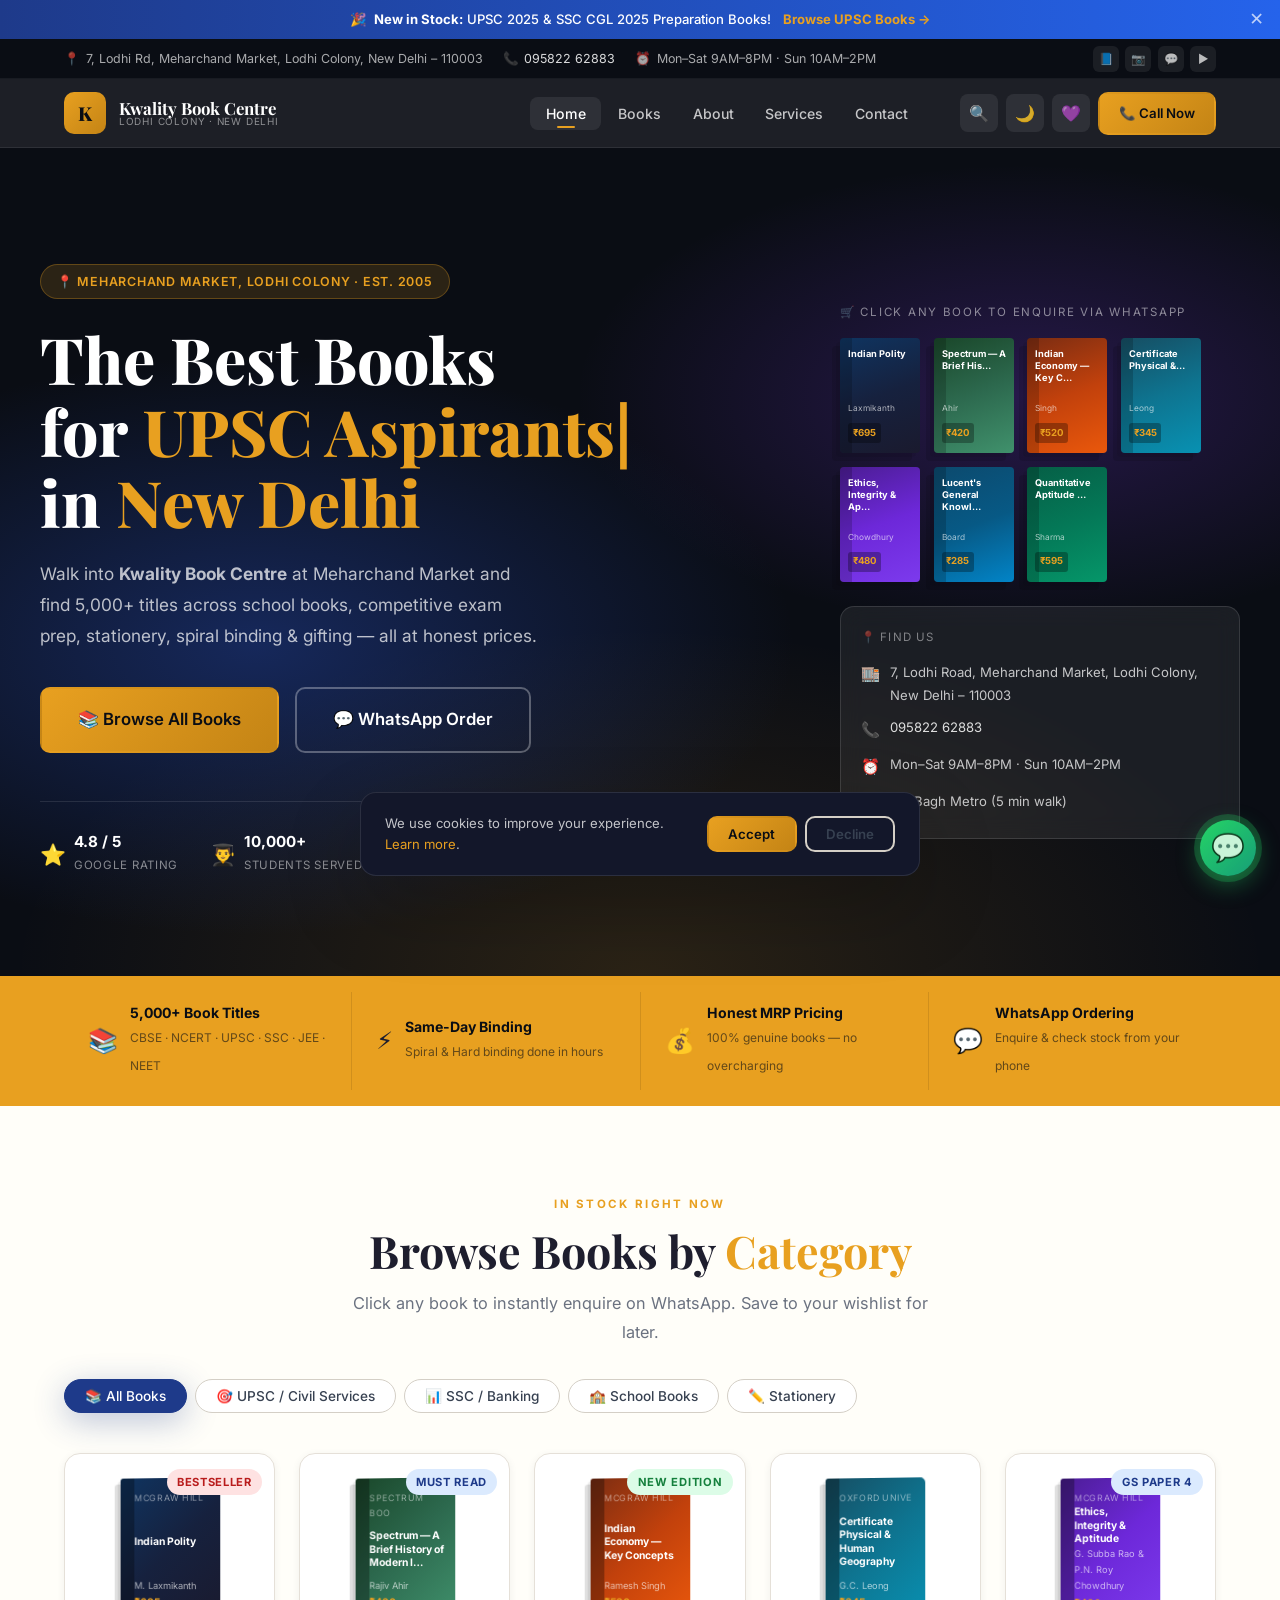
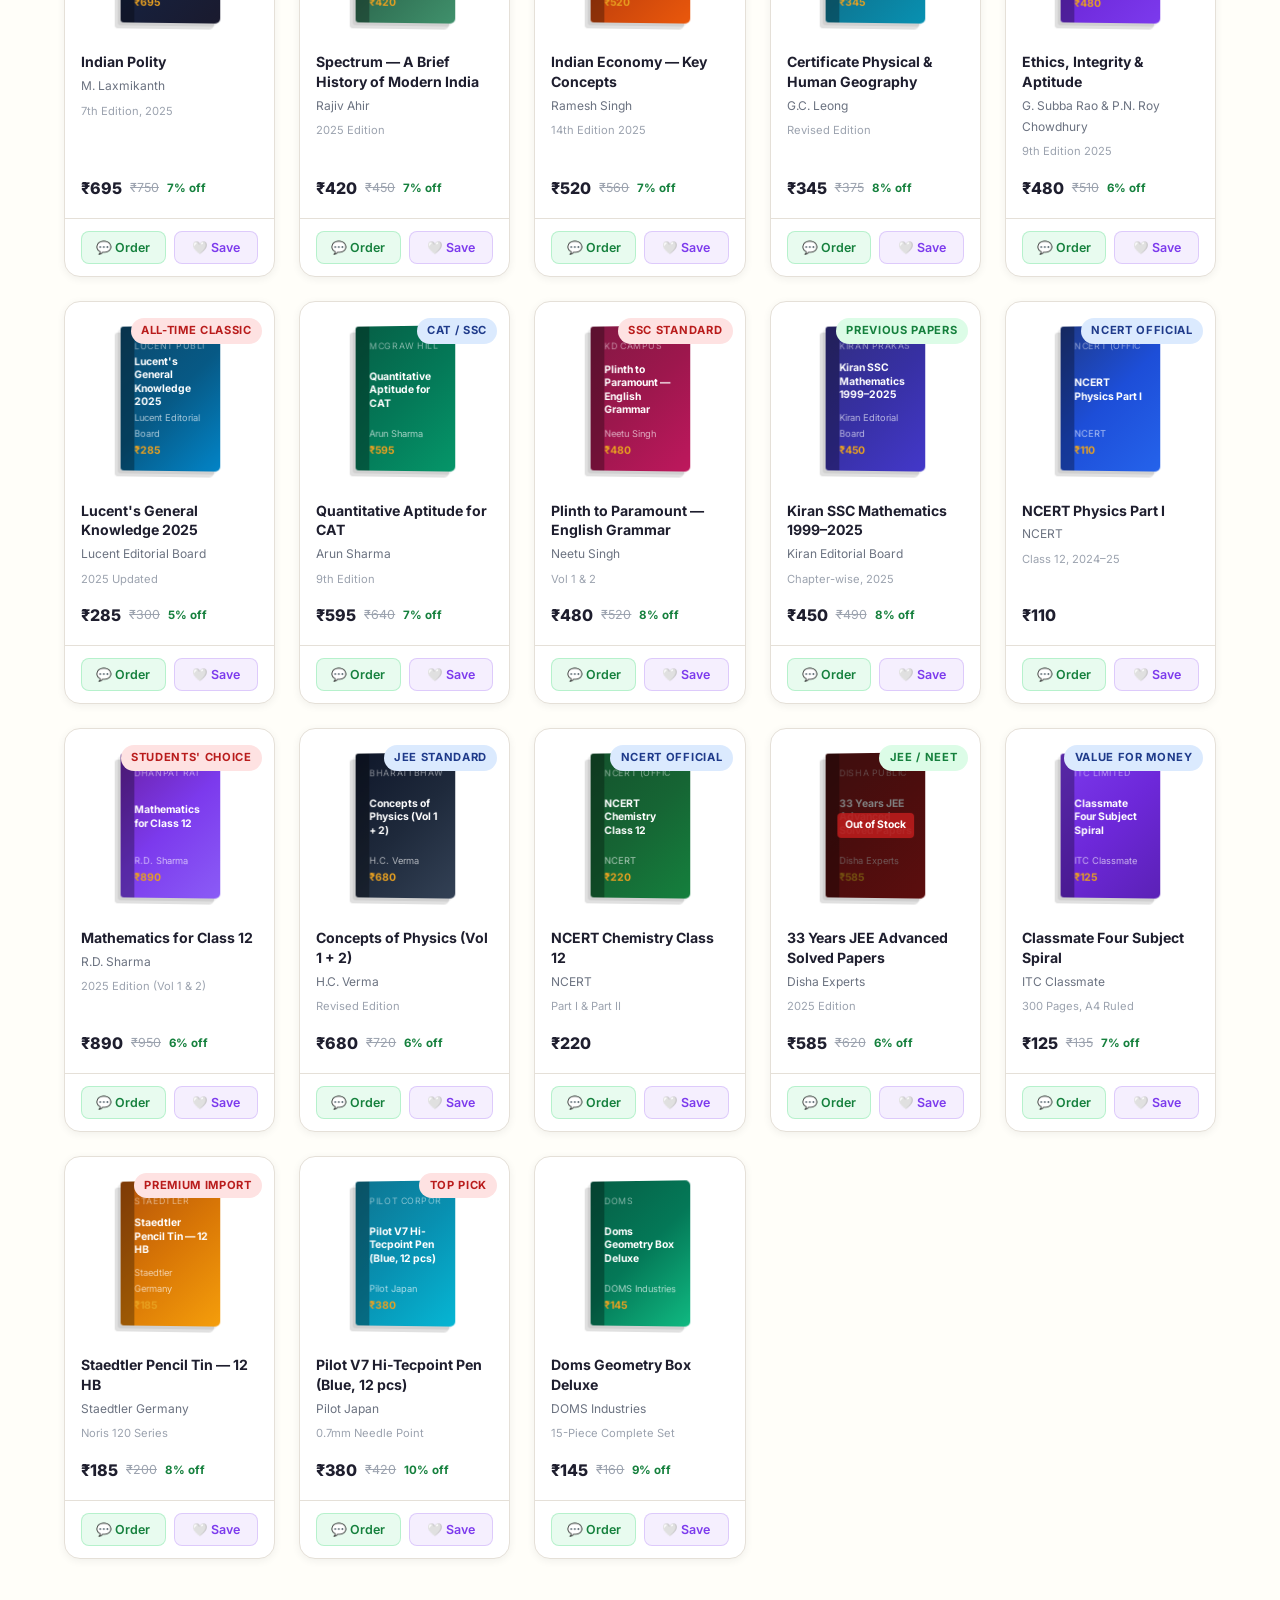
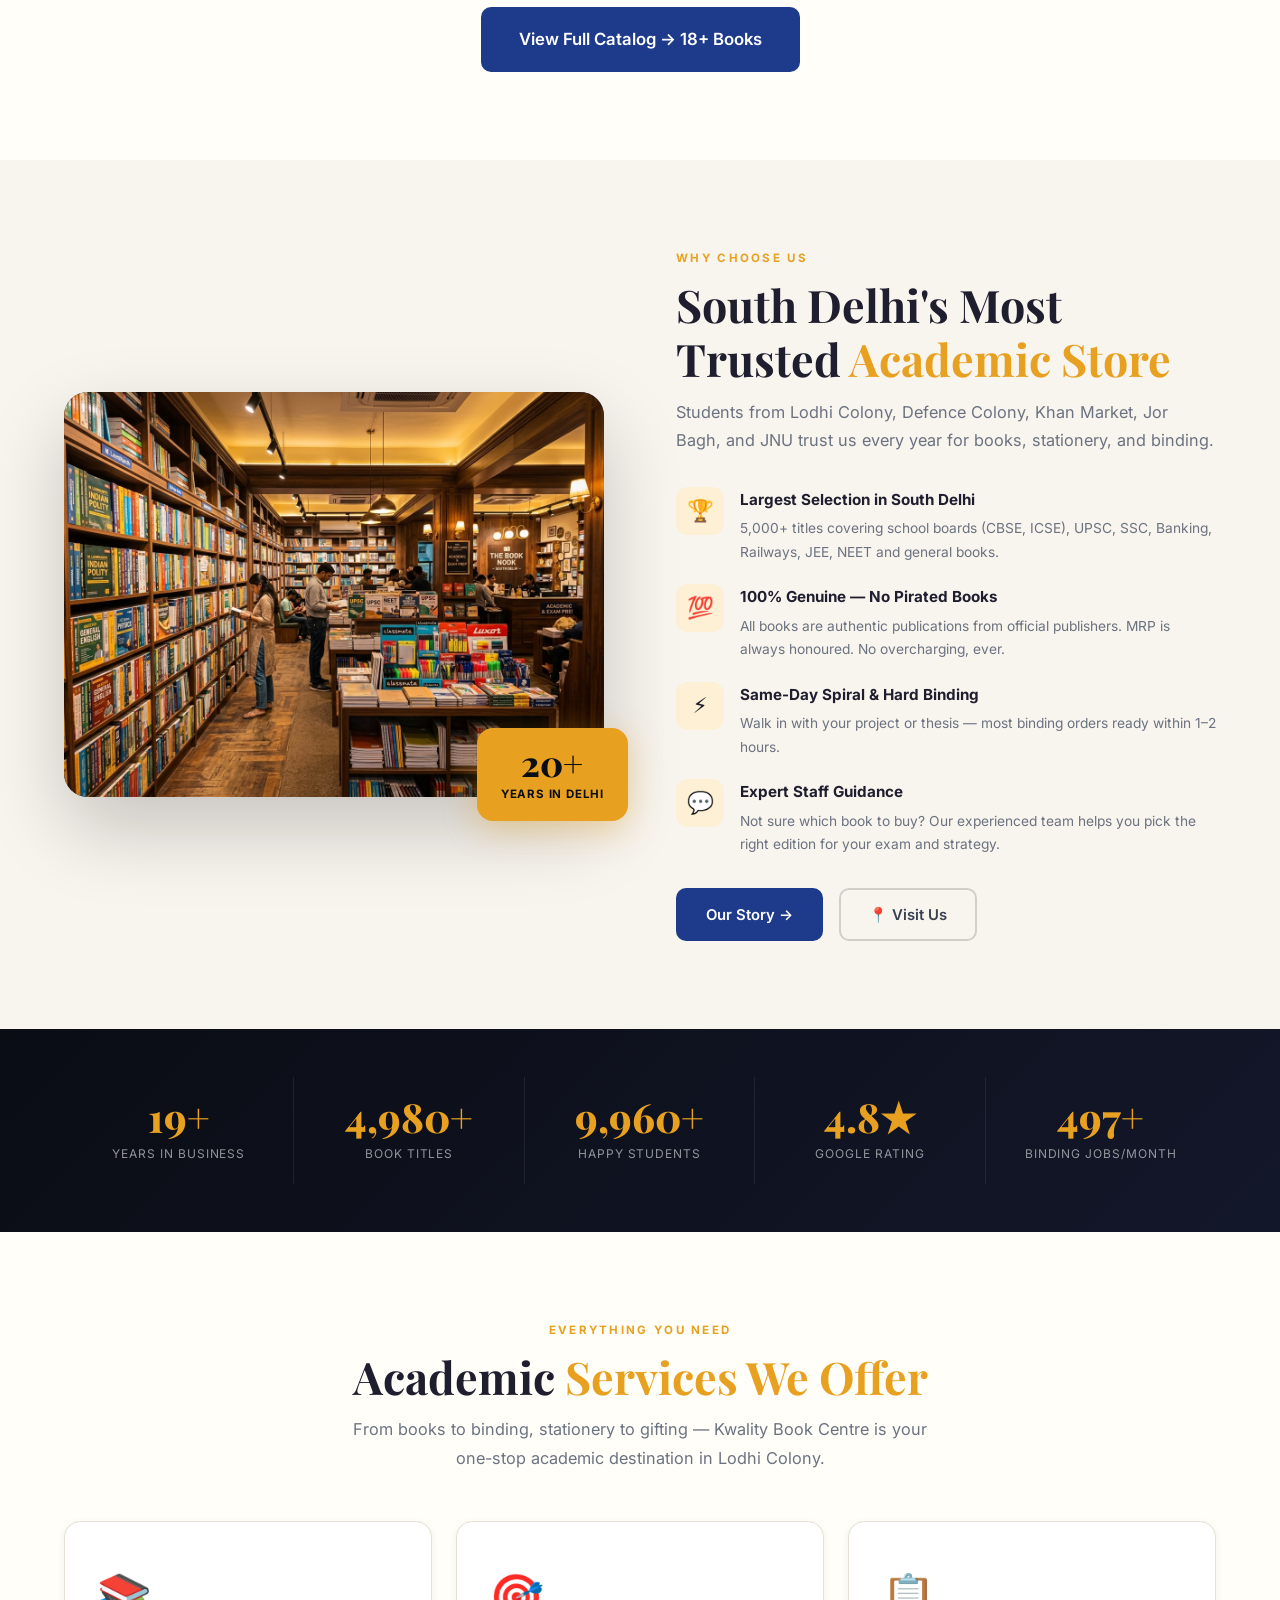
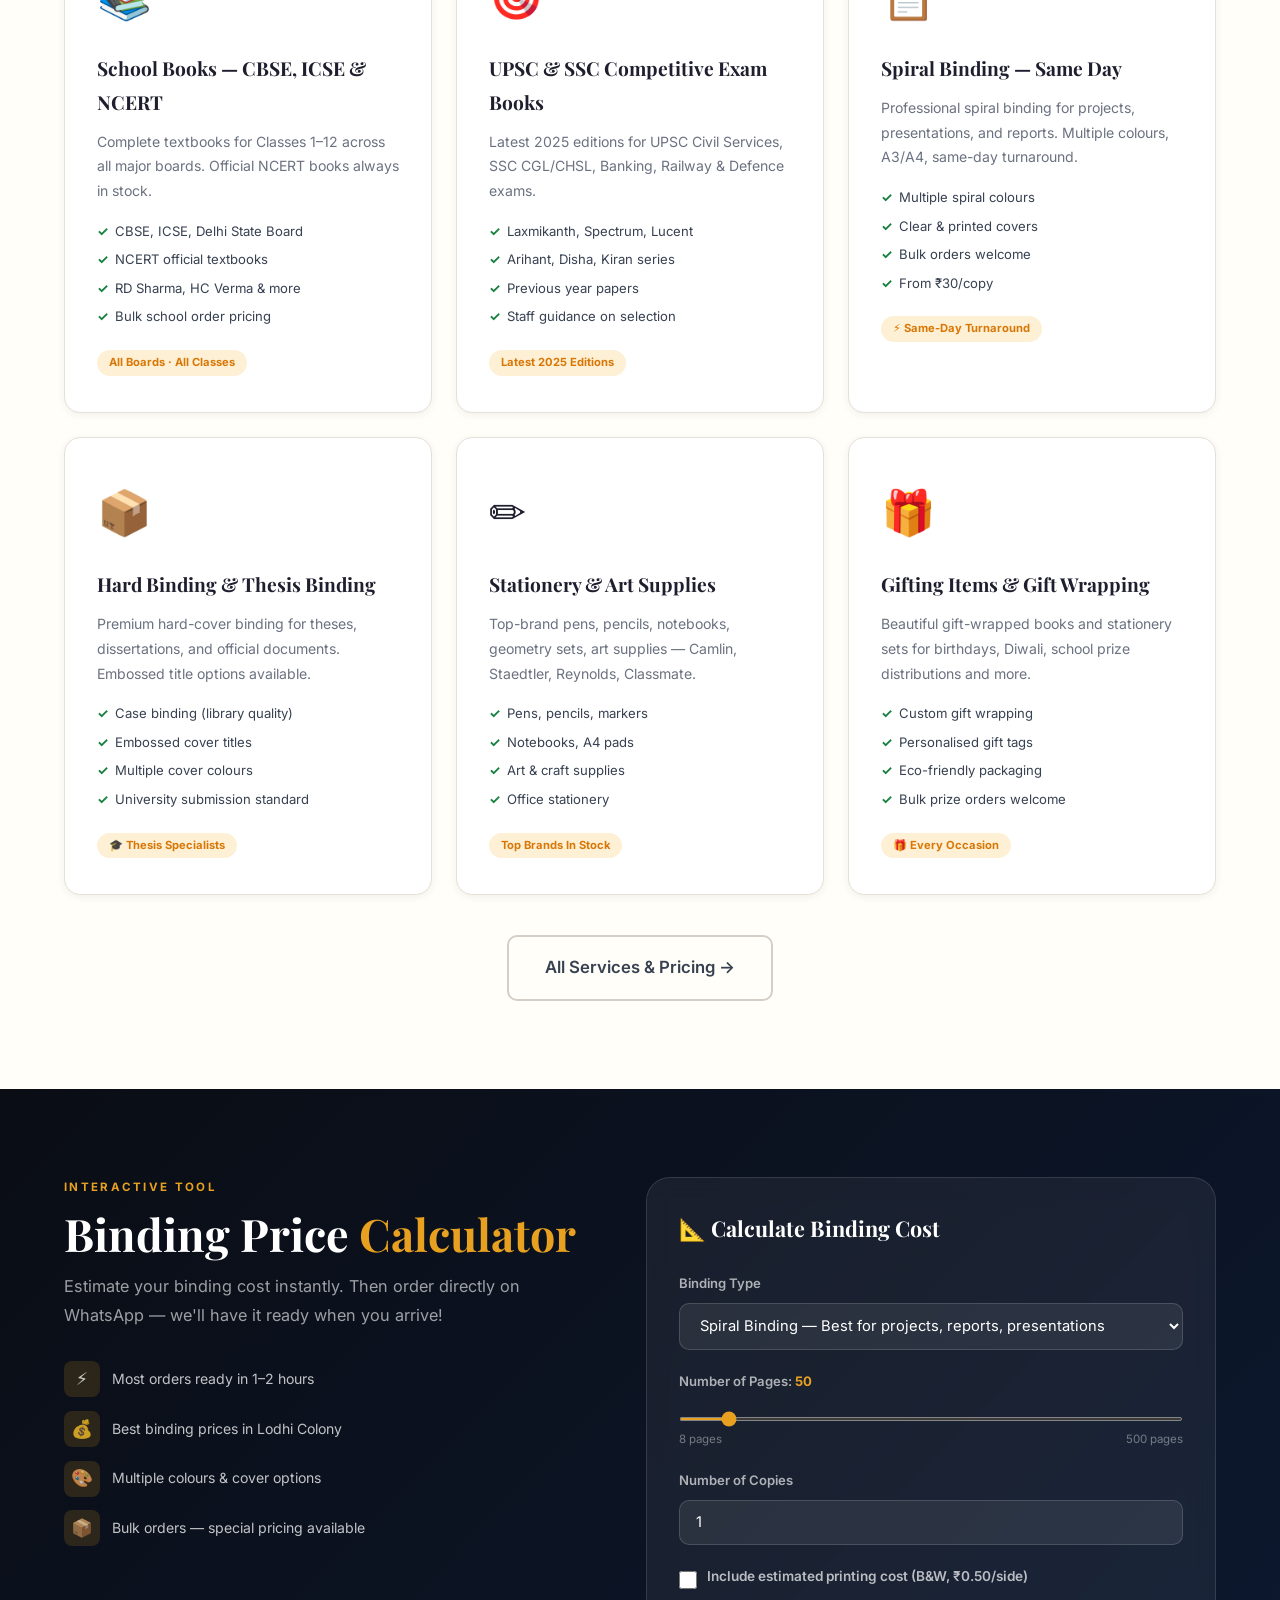
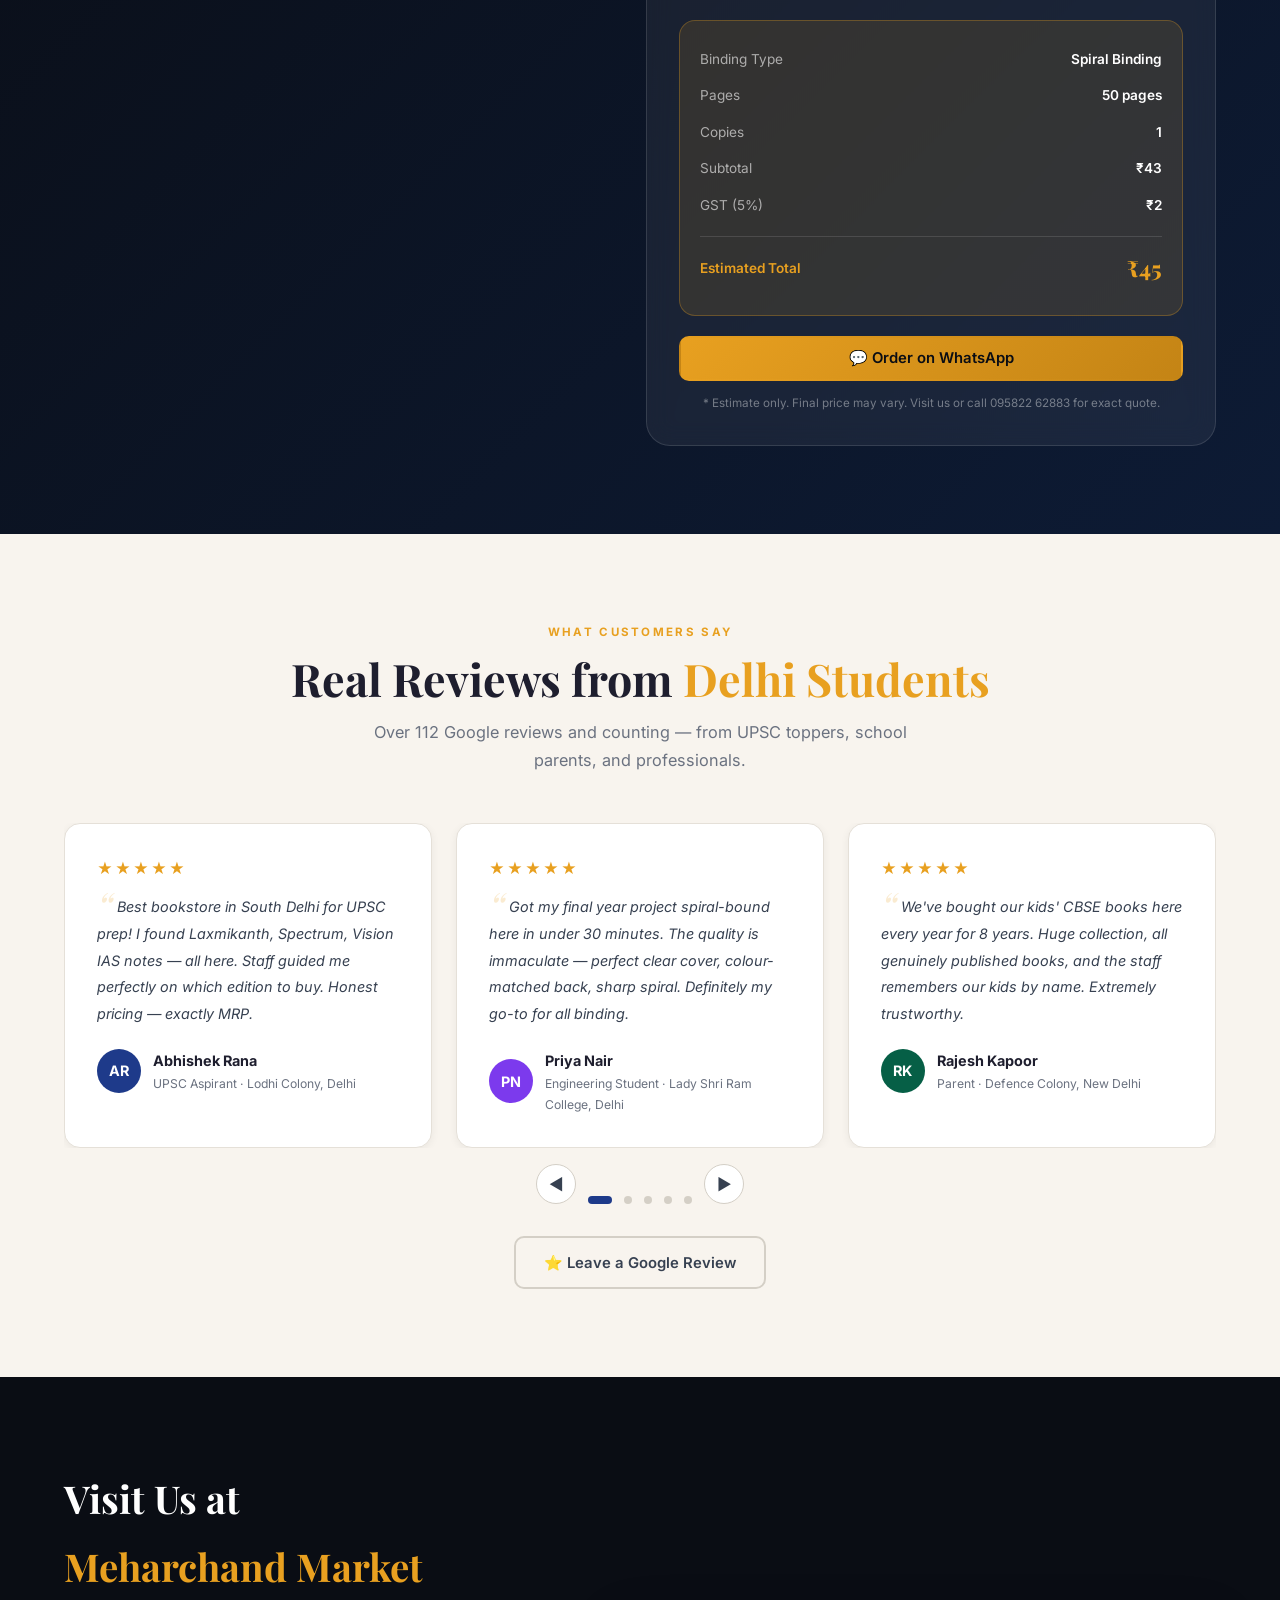
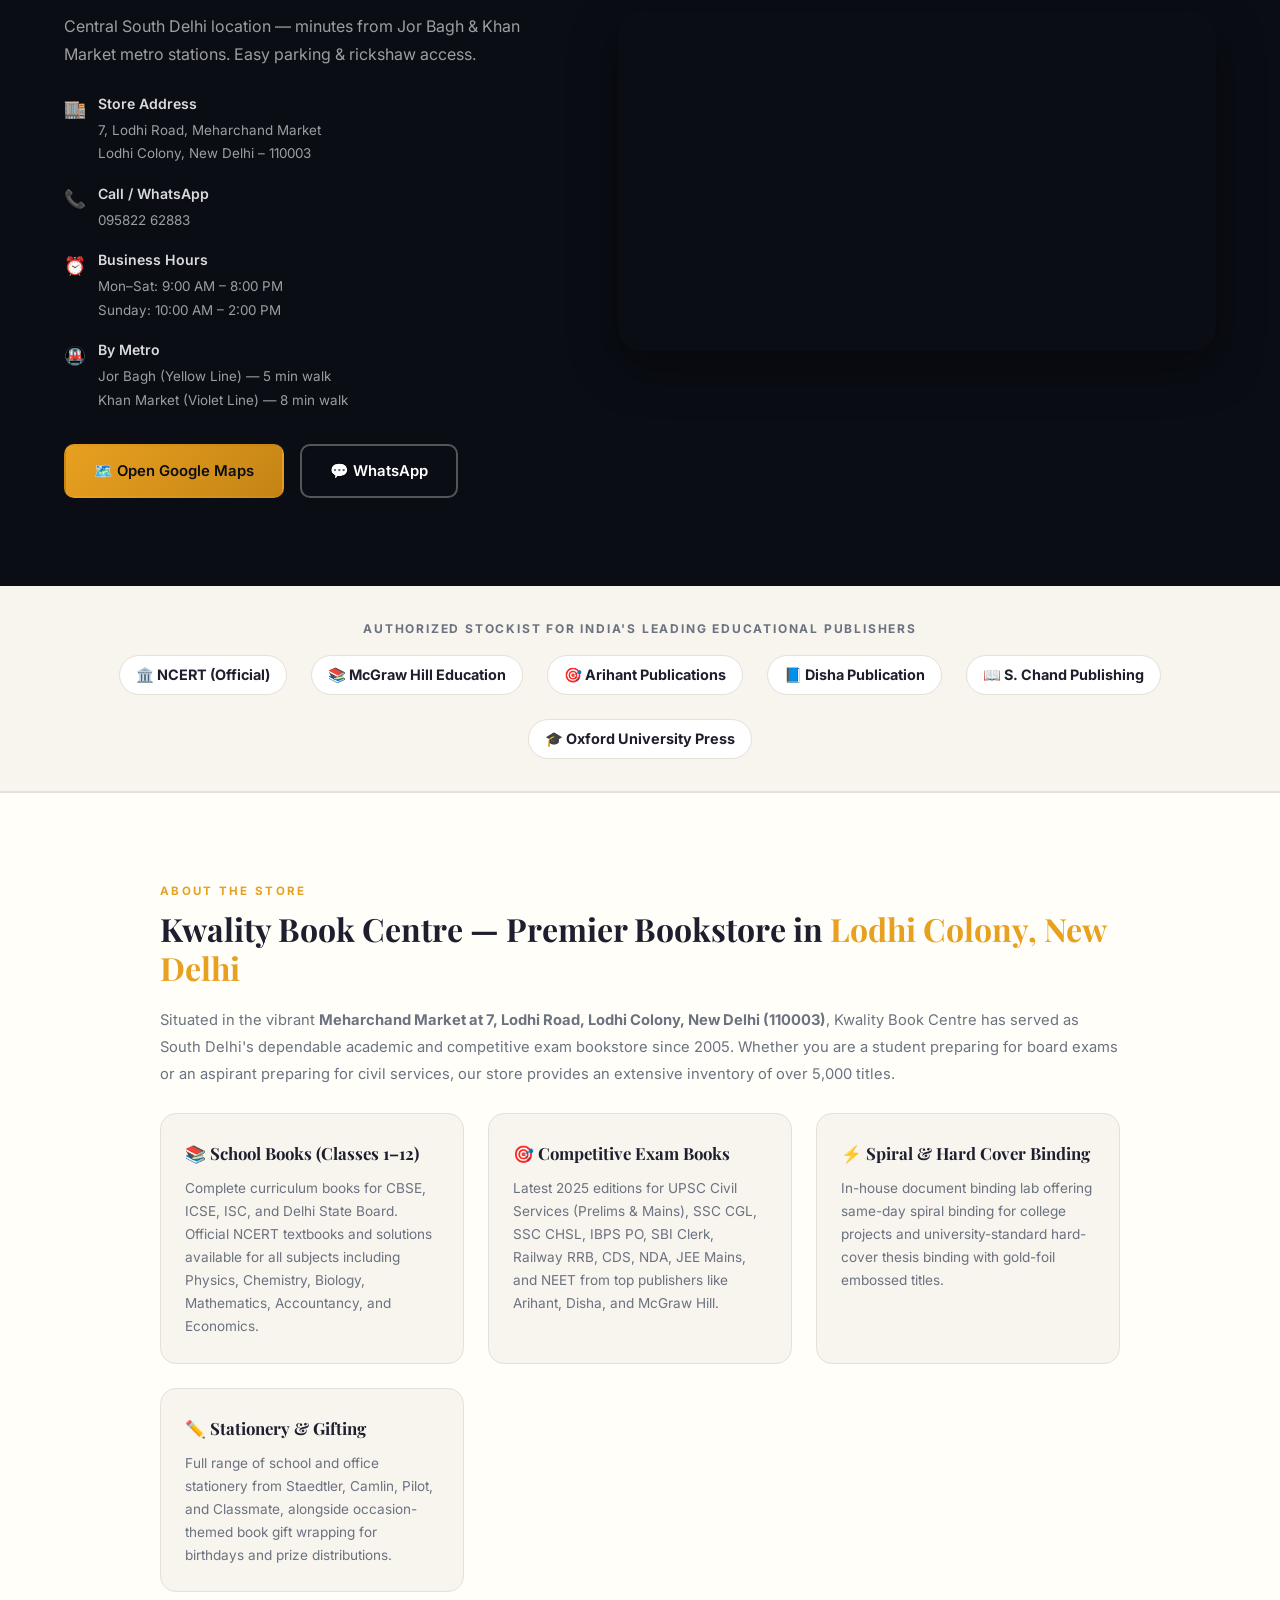
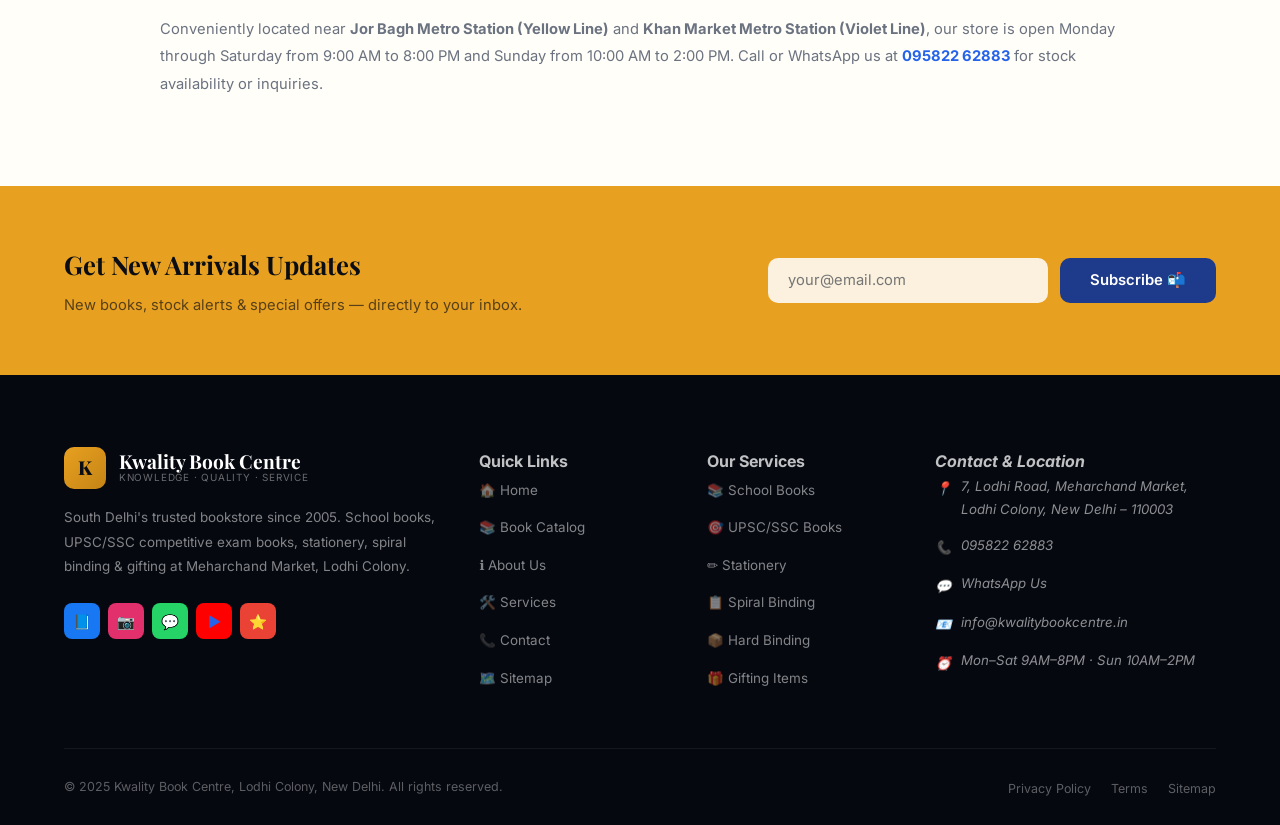
==== index.html @ 39e69a4d "Initial commit: Kwality Book Centre website v3 with full SEO, catalog, binding calculator, and respo" ====
<!DOCTYPE html>
<html lang="en" data-theme="light">
<head>
  <meta charset="UTF-8" />
  <meta name="viewport" content="width=device-width, initial-scale=1.0" />
  <title>Kwality Book Centre | Books, Stationery & Binding — Lodhi Colony, New Delhi</title>
  <meta name="description" content="Kwality Book Centre at 7 Lodhi Road, Meharchand Market, Lodhi Colony, New Delhi. School books, UPSC & SSC competitive exam books, stationery, spiral binding & gift items. Call 095822 62883." />
  <meta name="keywords" content="Kwality Book Centre, bookstore Lodhi Colony, school books New Delhi, UPSC books Delhi, SSC books, stationery shop Delhi, spiral binding Delhi, Meharchand Market bookstore, NCERT books, competitive exam books" />
  <meta name="robots"    content="index, follow, max-snippet:-1, max-image-preview:large" />
  <link rel="canonical" href="https://kwalitybookcentre.in/" />

  <meta property="og:type"        content="website" />
  <meta property="og:url"         content="https://kwalitybookcentre.in/" />
  <meta property="og:title"       content="Kwality Book Centre | Books, Stationery & Binding — Lodhi Colony, New Delhi" />
  <meta property="og:description" content="Your trusted academic destination at Meharchand Market. School books, UPSC/SSC exam prep, stationery, spiral binding & gift wrapping. Est. 2005. Call 095822 62883." />
  <meta property="og:image"       content="https://kwalitybookcentre.in/images/og-home.jpg" />
  <meta name="twitter:card"       content="summary_large_image" />

  <script type="application/ld+json">
  {
    "@context":"https://schema.org",
    "@type":["LocalBusiness","BookStore"],
    "@id":"https://kwalitybookcentre.in/#business",
    "name":"Kwality Book Centre",
    "description":"Trusted bookstore in Lodhi Colony, New Delhi offering school books, UPSC/SSC exam books, stationery, spiral binding and gifting services since 2005.",
    "url":"https://kwalitybookcentre.in",
    "telephone":"+91-9582262883",
    "priceRange":"₹₹",
    "address":{"@type":"PostalAddress","streetAddress":"7, Lodhi Road, Meharchand Market","addressLocality":"Lodhi Colony","addressRegion":"New Delhi","postalCode":"110003","addressCountry":"IN"},
    "geo":{"@type":"GeoCoordinates","latitude":"28.5934","longitude":"77.2233"},
    "openingHoursSpecification":[
      {"@type":"OpeningHoursSpecification","dayOfWeek":["Monday","Tuesday","Wednesday","Thursday","Friday","Saturday"],"opens":"09:00","closes":"20:00"},
      {"@type":"OpeningHoursSpecification","dayOfWeek":"Sunday","opens":"10:00","closes":"14:00"}
    ],
    "aggregateRating":{"@type":"AggregateRating","ratingValue":"4.8","reviewCount":"112","bestRating":"5"},
    "sameAs":["https://facebook.com/kwalitybookcentre","https://instagram.com/kwalitybookcentre"]
  }
  </script>

  <link rel="preconnect" href="https://fonts.googleapis.com" />
  <link rel="preconnect" href="https://fonts.gstatic.com" crossorigin />
  <link rel="icon" href="data:image/svg+xml,<svg xmlns='http://www.w3.org/2000/svg' viewBox='0 0 100 100'><text y='.9em' font-size='90'>📚</text></svg>" />
  <link rel="stylesheet" href="css/style.css" />
</head>
<body>

<a href="#main" class="skip-link">Skip to main content</a>
<div id="scrollProgress" role="progressbar" aria-label="Page scroll progress"></div>

<!-- Search Overlay -->
<div class="search-overlay" id="searchOverlay" role="dialog" aria-modal="true" aria-label="Search books">
  <button class="search-close" id="searchClose" aria-label="Close search">✕</button>
  <div class="search-overlay-inner">
    <div class="search-box">
      <span class="search-icon-left" aria-hidden="true">🔍</span>
      <input type="search" class="search-input" id="searchInput" placeholder="Search books, authors, subjects…" autocomplete="off" spellcheck="false" />
    </div>
    <div class="search-results" id="searchResults">
      <p class="search-hint">Start typing to search 18+ books available in store…</p>
    </div>
  </div>
</div>

<!-- Announce Bar -->
<div class="announce-bar" role="status" aria-live="polite">
  🎉&nbsp; <strong>New in Stock:</strong> UPSC 2025 &amp; SSC CGL 2025 Preparation Books! &nbsp;
  <a href="books.html?cat=upsc">Browse UPSC Books →</a>
  <button class="ab-close" aria-label="Dismiss">✕</button>
</div>

<!-- Top Bar -->
<div class="top-bar" role="complementary" aria-label="Store info">
  <div class="container">
    <div class="top-info">
      <span class="top-info-item"><span aria-hidden="true">📍</span>7, Lodhi Rd, Meharchand Market, Lodhi Colony, New Delhi – 110003</span>
      <span class="top-info-item"><span aria-hidden="true">📞</span><a href="tel:+919582262883">095822 62883</a></span>
      <span class="top-info-item"><span aria-hidden="true">⏰</span>Mon–Sat 9AM–8PM · Sun 10AM–2PM</span>
    </div>
    <div class="top-social">
      <a href="https://facebook.com/kwalitybookcentre"  target="_blank" rel="noopener noreferrer" aria-label="Facebook"  title="Facebook">📘</a>
      <a href="https://instagram.com/kwalitybookcentre" target="_blank" rel="noopener noreferrer" aria-label="Instagram" title="Instagram">📷</a>
      <a href="https://wa.me/919582262883"              target="_blank" rel="noopener noreferrer" aria-label="WhatsApp"  title="WhatsApp">💬</a>
      <a href="https://youtube.com/@kwalitybookcentre"  target="_blank" rel="noopener noreferrer" aria-label="YouTube"   title="YouTube">▶️</a>
    </div>
  </div>
</div>

<!-- Navbar -->
<nav class="navbar" role="navigation" aria-label="Primary navigation">
  <div class="container" style="display:flex;align-items:center;height:68px;gap:1.5rem;">
    <a href="index.html" class="nav-brand" aria-label="Kwality Book Centre — Home">
      <div class="nav-logo" aria-hidden="true">K</div>
      <div class="nav-title">
        <div class="name">Kwality Book Centre</div>
        <div class="tag">Lodhi Colony · New Delhi</div>
      </div>
    </a>
    <ul class="nav-links" id="primaryNav" role="list" style="display:flex;">
      <li><a class="nav-link active" href="index.html"    aria-current="page">Home</a></li>
      <li><a class="nav-link"        href="books.html">Books</a></li>
      <li><a class="nav-link"        href="about.html">About</a></li>
      <li><a class="nav-link"        href="services.html">Services</a></li>
      <li><a class="nav-link"        href="contact.html">Contact</a></li>
    </ul>
    <div class="nav-actions">
      <button class="nav-btn-icon open-search" aria-label="Search books" title="Search">🔍</button>
      <button class="nav-btn-icon theme-toggle" aria-label="Toggle dark/light mode" title="Toggle theme">🌙</button>
      <a class="nav-btn-icon" href="books.html" aria-label="Saved books" title="Saved books" style="position:relative;">
        💜 <span class="nav-badge wishlist-count" style="display:none;">0</span>
      </a>
      <a class="btn btn-gold btn-sm" href="tel:+919582262883">📞 Call Now</a>
    </div>
    <button class="hamburger" id="hamburger" aria-label="Open menu" aria-expanded="false" aria-controls="primaryNav">
      <span></span><span></span><span></span>
    </button>
  </div>
</nav>

<main id="main">

  <!-- ═══════════════════ HERO ═══════════════════ -->
  <section class="hero" aria-labelledby="hero-h1">
    <div class="hero-bg" aria-hidden="true"></div>
    <div class="hero-mesh" aria-hidden="true"></div>
    <div class="hero-container container">

      <div class="hero-left">
        <div class="hero-eyebrow">📍 Meharchand Market, Lodhi Colony · Est. 2005</div>

        <h1 class="hero-h1" id="hero-h1">
          The Best Books<br>
          for&nbsp;<span class="hero-gold" id="typingText">UPSC Aspirants</span><span class="hero-gold typing-cursor" aria-hidden="true">|</span><br>
          in&nbsp;<span class="hero-gold">New Delhi</span>
        </h1>

        <p class="hero-sub">
          Walk into <strong>Kwality Book Centre</strong> at Meharchand Market and find 5,000+ titles across school books, competitive exam prep, stationery, spiral binding &amp; gifting — all at honest prices.
        </p>

        <div class="hero-actions">
          <a href="books.html" class="btn btn-gold btn-lg">📚 Browse All Books</a>
          <a href="https://wa.me/919582262883?text=Hi!%20I%20want%20to%20know%20about%20books%20at%20Kwality%20Book%20Centre" class="btn btn-ghost btn-lg" target="_blank" rel="noopener noreferrer">💬 WhatsApp Order</a>
        </div>

        <div class="hero-trust">
          <div class="trust-pill">
            <span class="trust-icon">⭐</span>
            <div class="trust-data"><strong>4.8 / 5</strong><span>Google Rating</span></div>
          </div>
          <div class="trust-pill">
            <span class="trust-icon">👨‍🎓</span>
            <div class="trust-data"><strong>10,000+</strong><span>Students Served</span></div>
          </div>
          <div class="trust-pill">
            <span class="trust-icon">📚</span>
            <div class="trust-data"><strong>5,000+</strong><span>Books in Stock</span></div>
          </div>
          <div class="trust-pill">
            <span class="trust-icon">🏅</span>
            <div class="trust-data"><strong>20+ Years</strong><span>Since 2005</span></div>
          </div>
        </div>
      </div>

      <div class="hero-right">
        <div class="hero-shelf-title">🛒 Click any book to enquire via WhatsApp</div>
        <div class="hero-book-shelf" id="heroShelf" role="list" aria-label="Featured books — click to enquire">
          <!-- Populated by JS from BOOKS data -->
        </div>
        <div class="hero-store-card">
          <div class="store-card-title">📍 Find Us</div>
          <div class="store-card-row"><span class="store-card-ico">🏬</span><span>7, Lodhi Road, Meharchand Market, Lodhi Colony, New Delhi – 110003</span></div>
          <div class="store-card-row"><span class="store-card-ico">📞</span><a href="tel:+919582262883">095822 62883</a></div>
          <div class="store-card-row"><span class="store-card-ico">⏰</span><span>Mon–Sat 9AM–8PM · Sun 10AM–2PM</span></div>
          <div class="store-card-row"><span class="store-card-ico">🚇</span><span>Jor Bagh Metro (5 min walk)</span></div>
        </div>
      </div>

    </div>
  </section>

  <!-- USP Strip -->
  <div class="usp-strip" aria-label="Key advantages">
    <div class="usp-row container">
      <div class="usp-item"><span class="usp-ico">📚</span><div class="usp-txt"><strong>5,000+ Book Titles</strong><span>CBSE · NCERT · UPSC · SSC · JEE · NEET</span></div></div>
      <div class="usp-item"><span class="usp-ico">⚡</span><div class="usp-txt"><strong>Same-Day Binding</strong><span>Spiral &amp; Hard binding done in hours</span></div></div>
      <div class="usp-item"><span class="usp-ico">💰</span><div class="usp-txt"><strong>Honest MRP Pricing</strong><span>100% genuine books — no overcharging</span></div></div>
      <div class="usp-item"><span class="usp-ico">💬</span><div class="usp-txt"><strong>WhatsApp Ordering</strong><span>Enquire &amp; check stock from your phone</span></div></div>
    </div>
  </div>

  <!-- ═══════════════════ FEATURED BOOKS ═══════════════════ -->
  <section class="section-pad" aria-labelledby="books-h2">
    <div class="container">
      <div class="text-c reveal">
        <span class="section-eye">In Stock Right Now</span>
        <h2 class="section-h" id="books-h2">Browse Books by <span class="hl">Category</span></h2>
        <p class="section-sub">Click any book to instantly enquire on WhatsApp. Save to your wishlist for later.</p>
      </div>

      <div class="cat-filter" role="tablist" aria-label="Book categories" style="margin-top:2rem;">
        <button class="cat-btn active" data-cat="all"        role="tab">📚 All Books</button>
        <button class="cat-btn"        data-cat="upsc"       role="tab">🎯 UPSC / Civil Services</button>
        <button class="cat-btn"        data-cat="ssc"        role="tab">📊 SSC / Banking</button>
        <button class="cat-btn"        data-cat="school"     role="tab">🏫 School Books</button>
        <button class="cat-btn"        data-cat="stationery" role="tab">✏️ Stationery</button>
      </div>

      <div class="books-grid" id="booksGrid" role="list" aria-label="Book catalog">
        <!-- Populated by JS -->
      </div>

      <div class="text-c" style="margin-top:3rem;">
        <a href="books.html" class="btn btn-royal btn-lg">View Full Catalog → 18+ Books</a>
      </div>
    </div>
  </section>

  <!-- ═══════════════════ WHY US ═══════════════════ -->
  <section class="section-pad" style="background:var(--paper2);" aria-labelledby="why-h2">
    <div class="container">
      <div class="why-grid">
        <div class="store-photo-wrap reveal-l">
          <div class="store-photo-img">
            <img src="images/kwality-interior.jpg"
                 alt="Interior of Kwality Book Centre with shelves of academic and competitive exam books at Meharchand Market, Lodhi Colony, New Delhi"
                 width="720" height="540" loading="eager" />
          </div>
          <div class="photo-card" aria-label="20+ years of trusted service">
            <div class="photo-card-num">20+</div>
            <div class="photo-card-lbl">Years in Delhi</div>
          </div>
        </div>

        <div class="reveal-r">
          <span class="section-eye">Why Choose Us</span>
          <h2 class="section-h" id="why-h2">South Delhi's Most Trusted <span class="hl">Academic Store</span></h2>
          <p class="section-sub">Students from Lodhi Colony, Defence Colony, Khan Market, Jor Bagh, and JNU trust us every year for books, stationery, and binding.</p>
          <div class="why-list">
            <div class="why-item">
              <div class="why-ico-wrap" aria-hidden="true">🏆</div>
              <div class="why-item-text">
                <h4>Largest Selection in South Delhi</h4>
                <p>5,000+ titles covering school boards (CBSE, ICSE), UPSC, SSC, Banking, Railways, JEE, NEET and general books.</p>
              </div>
            </div>
            <div class="why-item">
              <div class="why-ico-wrap" aria-hidden="true">💯</div>
              <div class="why-item-text">
                <h4>100% Genuine — No Pirated Books</h4>
                <p>All books are authentic publications from official publishers. MRP is always honoured. No overcharging, ever.</p>
              </div>
            </div>
            <div class="why-item">
              <div class="why-ico-wrap" aria-hidden="true">⚡</div>
              <div class="why-item-text">
                <h4>Same-Day Spiral &amp; Hard Binding</h4>
                <p>Walk in with your project or thesis — most binding orders ready within 1–2 hours.</p>
              </div>
            </div>
            <div class="why-item">
              <div class="why-ico-wrap" aria-hidden="true">💬</div>
              <div class="why-item-text">
                <h4>Expert Staff Guidance</h4>
                <p>Not sure which book to buy? Our experienced team helps you pick the right edition for your exam and strategy.</p>
              </div>
            </div>
          </div>
          <div style="display:flex;gap:1rem;flex-wrap:wrap;margin-top:2rem;">
            <a href="about.html"   class="btn btn-royal">Our Story →</a>
            <a href="contact.html" class="btn btn-outline-dark">📍 Visit Us</a>
          </div>
        </div>
      </div>
    </div>
  </section>

  <!-- ═══════════════════ STATS ═══════════════════ -->
  <div class="stats-bar" aria-label="Key statistics">
    <div class="stats-grid container">
      <div class="stat-item reveal">
        <div class="stat-num"><span data-count="20">0</span><span class="stat-plus">+</span></div>
        <div class="stat-lbl">Years in Business</div>
      </div>
      <div class="stat-item reveal">
        <div class="stat-num"><span data-count="5000">0</span><span class="stat-plus">+</span></div>
        <div class="stat-lbl">Book Titles</div>
      </div>
      <div class="stat-item reveal">
        <div class="stat-num"><span data-count="10000">0</span><span class="stat-plus">+</span></div>
        <div class="stat-lbl">Happy Students</div>
      </div>
      <div class="stat-item reveal">
        <div class="stat-num"><span data-count="4.8">0</span><span class="stat-plus">★</span></div>
        <div class="stat-lbl">Google Rating</div>
      </div>
      <div class="stat-item reveal">
        <div class="stat-num"><span data-count="500">0</span><span class="stat-plus">+</span></div>
        <div class="stat-lbl">Binding Jobs/Month</div>
      </div>
    </div>
  </div>

  <!-- ═══════════════════ SERVICES ═══════════════════ -->
  <section class="section-pad" aria-labelledby="svc-h2">
    <div class="container">
      <div class="text-c reveal">
        <span class="section-eye">Everything You Need</span>
        <h2 class="section-h" id="svc-h2">Academic <span class="hl">Services We Offer</span></h2>
        <p class="section-sub">From books to binding, stationery to gifting — Kwality Book Centre is your one-stop academic destination in Lodhi Colony.</p>
      </div>
      <div class="services-grid" role="list">
        <article class="service-card reveal" role="listitem" aria-labelledby="svc1">
          <div class="svc-icon" aria-hidden="true">📚</div>
          <h3 class="svc-title" id="svc1">School Books — CBSE, ICSE &amp; NCERT</h3>
          <p class="svc-desc">Complete textbooks for Classes 1–12 across all major boards. Official NCERT books always in stock.</p>
          <ul class="svc-features"><li><span class="ck">✓</span>CBSE, ICSE, Delhi State Board</li><li><span class="ck">✓</span>NCERT official textbooks</li><li><span class="ck">✓</span>RD Sharma, HC Verma &amp; more</li><li><span class="ck">✓</span>Bulk school order pricing</li></ul>
          <span class="svc-badge">All Boards · All Classes</span>
        </article>
        <article class="service-card reveal" role="listitem" aria-labelledby="svc2">
          <div class="svc-icon" aria-hidden="true">🎯</div>
          <h3 class="svc-title" id="svc2">UPSC &amp; SSC Competitive Exam Books</h3>
          <p class="svc-desc">Latest 2025 editions for UPSC Civil Services, SSC CGL/CHSL, Banking, Railway &amp; Defence exams.</p>
          <ul class="svc-features"><li><span class="ck">✓</span>Laxmikanth, Spectrum, Lucent</li><li><span class="ck">✓</span>Arihant, Disha, Kiran series</li><li><span class="ck">✓</span>Previous year papers</li><li><span class="ck">✓</span>Staff guidance on selection</li></ul>
          <span class="svc-badge">Latest 2025 Editions</span>
        </article>
        <article class="service-card reveal" role="listitem" aria-labelledby="svc3">
          <div class="svc-icon" aria-hidden="true">📋</div>
          <h3 class="svc-title" id="svc3">Spiral Binding — Same Day</h3>
          <p class="svc-desc">Professional spiral binding for projects, presentations, and reports. Multiple colours, A3/A4, same-day turnaround.</p>
          <ul class="svc-features"><li><span class="ck">✓</span>Multiple spiral colours</li><li><span class="ck">✓</span>Clear &amp; printed covers</li><li><span class="ck">✓</span>Bulk orders welcome</li><li><span class="ck">✓</span>From ₹30/copy</li></ul>
          <span class="svc-badge">⚡ Same-Day Turnaround</span>
        </article>
        <article class="service-card reveal" role="listitem" aria-labelledby="svc4">
          <div class="svc-icon" aria-hidden="true">📦</div>
          <h3 class="svc-title" id="svc4">Hard Binding &amp; Thesis Binding</h3>
          <p class="svc-desc">Premium hard-cover binding for theses, dissertations, and official documents. Embossed title options available.</p>
          <ul class="svc-features"><li><span class="ck">✓</span>Case binding (library quality)</li><li><span class="ck">✓</span>Embossed cover titles</li><li><span class="ck">✓</span>Multiple cover colours</li><li><span class="ck">✓</span>University submission standard</li></ul>
          <span class="svc-badge">🎓 Thesis Specialists</span>
        </article>
        <article class="service-card reveal" role="listitem" aria-labelledby="svc5">
          <div class="svc-icon" aria-hidden="true">✏️</div>
          <h3 class="svc-title" id="svc5">Stationery &amp; Art Supplies</h3>
          <p class="svc-desc">Top-brand pens, pencils, notebooks, geometry sets, art supplies — Camlin, Staedtler, Reynolds, Classmate.</p>
          <ul class="svc-features"><li><span class="ck">✓</span>Pens, pencils, markers</li><li><span class="ck">✓</span>Notebooks, A4 pads</li><li><span class="ck">✓</span>Art &amp; craft supplies</li><li><span class="ck">✓</span>Office stationery</li></ul>
          <span class="svc-badge">Top Brands In Stock</span>
        </article>
        <article class="service-card reveal" role="listitem" aria-labelledby="svc6">
          <div class="svc-icon" aria-hidden="true">🎁</div>
          <h3 class="svc-title" id="svc6">Gifting Items &amp; Gift Wrapping</h3>
          <p class="svc-desc">Beautiful gift-wrapped books and stationery sets for birthdays, Diwali, school prize distributions and more.</p>
          <ul class="svc-features"><li><span class="ck">✓</span>Custom gift wrapping</li><li><span class="ck">✓</span>Personalised gift tags</li><li><span class="ck">✓</span>Eco-friendly packaging</li><li><span class="ck">✓</span>Bulk prize orders welcome</li></ul>
          <span class="svc-badge">🎁 Every Occasion</span>
        </article>
      </div>
      <div class="text-c" style="margin-top:2.5rem;">
        <a href="services.html" class="btn btn-outline-dark btn-lg">All Services &amp; Pricing →</a>
      </div>
    </div>
  </section>

  <!-- ═══════════════════ BINDING CALCULATOR ═══════════════════ -->
  <section class="section-pad calc-section" aria-labelledby="calc-h2">
    <div class="container">
      <div class="calc-grid">
        <div class="calc-intro reveal-l">
          <span class="section-eye" style="color:var(--gold);">Interactive Tool</span>
          <h2 class="section-h" id="calc-h2" style="color:#fff;">Binding Price <span class="hl">Calculator</span></h2>
          <p class="section-sub" style="color:rgba(255,255,255,.6);">Estimate your binding cost instantly. Then order directly on WhatsApp — we'll have it ready when you arrive!</p>
          <div class="calc-perks">
            <div class="calc-perk"><div class="calc-perk-ico" aria-hidden="true">⚡</div>Most orders ready in 1–2 hours</div>
            <div class="calc-perk"><div class="calc-perk-ico" aria-hidden="true">💰</div>Best binding prices in Lodhi Colony</div>
            <div class="calc-perk"><div class="calc-perk-ico" aria-hidden="true">🎨</div>Multiple colours &amp; cover options</div>
            <div class="calc-perk"><div class="calc-perk-ico" aria-hidden="true">📦</div>Bulk orders — special pricing available</div>
          </div>
        </div>
        <div class="reveal-r">
          <div class="calc-card">
            <h3>📐 Calculate Binding Cost</h3>
            <div class="calc-field">
              <label for="bindType">Binding Type</label>
              <select class="calc-select" id="bindType" aria-label="Select binding type"></select>
            </div>
            <div class="calc-field">
              <label for="bindPages">Number of Pages: <strong id="pagesVal" style="color:var(--gold)">50</strong></label>
              <input type="range" class="calc-slider" id="bindPages" min="8" max="500" value="50" step="1" aria-label="Number of pages" />
              <div class="calc-slider-labels"><span>8 pages</span><span>500 pages</span></div>
            </div>
            <div class="calc-field">
              <label for="bindCopies">Number of Copies</label>
              <input type="number" class="calc-input" id="bindCopies" min="1" max="100" value="1" aria-label="Number of copies" />
            </div>
            <div class="calc-field" style="display:flex;align-items:center;gap:.6rem;">
              <input type="checkbox" id="bindPrint" style="accent-color:var(--gold);width:18px;height:18px;cursor:pointer;" aria-label="Include printing cost" />
              <label for="bindPrint" style="cursor:pointer;font-size:.85rem;color:rgba(255,255,255,.7);">Include estimated printing cost (B&W, ₹0.50/side)</label>
            </div>
            <div class="calc-result" id="calcResult" aria-live="polite" aria-label="Binding cost estimate"></div>
            <div class="calc-actions">
              <button class="btn btn-gold btn-full" id="calcWhatsApp">💬 Order on WhatsApp</button>
            </div>
            <p class="calc-note">* Estimate only. Final price may vary. Visit us or call 095822 62883 for exact quote.</p>
          </div>
        </div>
      </div>
    </div>
  </section>

  <!-- ═══════════════════ TESTIMONIALS ═══════════════════ -->
  <section class="section-pad testimonials-section" aria-labelledby="reviews-h2">
    <div class="container">
      <div class="text-c reveal">
        <span class="section-eye">What Customers Say</span>
        <h2 class="section-h" id="reviews-h2">Real Reviews from <span class="hl">Delhi Students</span></h2>
        <p class="section-sub">Over 112 Google reviews and counting — from UPSC toppers, school parents, and professionals.</p>
      </div>
      <div class="testimonials-slider reveal" style="margin-top:3rem;">
        <div class="testimonials-track" id="testimonialsTrack" aria-live="polite" aria-label="Customer testimonials">
          <!-- Populated by JS -->
        </div>
      </div>
      <div class="slider-arrows">
        <button class="slider-arrow" id="sliderPrev" aria-label="Previous testimonial">◀</button>
        <div class="slider-nav" id="sliderDots" aria-label="Testimonial navigation dots"></div>
        <button class="slider-arrow" id="sliderNext" aria-label="Next testimonial">▶</button>
      </div>
      <div class="text-c" style="margin-top:2rem;">
        <a href="https://g.page/kwalitybookcentre/review" target="_blank" rel="noopener noreferrer" class="btn btn-outline-dark">⭐ Leave a Google Review</a>
      </div>
    </div>
  </section>

  <!-- ═══════════════════ LOCATION ═══════════════════ -->
  <section class="section-pad location-section" aria-labelledby="location-h2">
    <div class="container">
      <div class="location-grid">
        <div class="reveal-l">
          <h2 id="location-h2" style="font-family:'Playfair Display',serif;color:#fff;font-size:clamp(1.7rem,3.5vw,2.4rem);margin-bottom:.75rem;">
            Visit Us at<br><span style="color:var(--gold)">Meharchand Market</span>
          </h2>
          <p style="color:rgba(255,255,255,.6);margin-bottom:1.5rem;">Central South Delhi location — minutes from Jor Bagh &amp; Khan Market metro stations. Easy parking &amp; rickshaw access.</p>
          <div class="location-details">
            <div class="loc-row">
              <span class="loc-ico" aria-hidden="true">🏬</span>
              <div class="loc-text">
                <h4>Store Address</h4>
                <address style="font-style:normal;"><p>7, Lodhi Road, Meharchand Market<br>Lodhi Colony, New Delhi – 110003</p></address>
              </div>
            </div>
            <div class="loc-row">
              <span class="loc-ico" aria-hidden="true">📞</span>
              <div class="loc-text"><h4>Call / WhatsApp</h4><p><a href="tel:+919582262883">095822 62883</a></p></div>
            </div>
            <div class="loc-row">
              <span class="loc-ico" aria-hidden="true">⏰</span>
              <div class="loc-text"><h4>Business Hours</h4><p>Mon–Sat: 9:00 AM – 8:00 PM<br>Sunday: 10:00 AM – 2:00 PM</p></div>
            </div>
            <div class="loc-row">
              <span class="loc-ico" aria-hidden="true">🚇</span>
              <div class="loc-text"><h4>By Metro</h4><p>Jor Bagh (Yellow Line) — 5 min walk<br>Khan Market (Violet Line) — 8 min walk</p></div>
            </div>
          </div>
          <div style="display:flex;gap:1rem;flex-wrap:wrap;">
            <a href="https://maps.google.com/?q=7+Lodhi+Road+Meharchand+Market+Lodhi+Colony+New+Delhi+110003" target="_blank" rel="noopener noreferrer" class="btn btn-gold">🗺️ Open Google Maps</a>
            <a href="https://wa.me/919582262883" target="_blank" rel="noopener noreferrer" class="btn btn-ghost">💬 WhatsApp</a>
          </div>
        </div>
        <div class="reveal-r">
          <div class="map-wrap" aria-label="Store location map">
            <iframe
              src="https://maps.google.com/maps?q=7+Lodhi+Road+Meharchand+Market+Lodhi+Colony+New+Delhi+110003&t=&z=16&ie=UTF8&iwloc=&output=embed"
              width="100%" height="100%" style="border:0;" allowfullscreen="" loading="lazy"
              referrerpolicy="no-referrer-when-downgrade"
              title="Kwality Book Centre location map — 7 Lodhi Road Meharchand Market Lodhi Colony New Delhi"
              aria-label="Google Map showing Kwality Book Centre at Meharchand Market, Lodhi Colony, New Delhi">
            </iframe>
          </div>
        </div>
      </div>
    </div>
  </section>

  <!-- ═══════════════════ AUTHORIZED PUBLISHERS STRIP ═══════════════════ -->
  <div style="background:var(--paper2);padding:2rem 0;border-bottom:1px solid var(--border);" aria-label="Authorized publishers">
    <div class="container text-c">
      <p style="font-size:.75rem;text-transform:uppercase;letter-spacing:.15em;color:var(--muted);margin-bottom:1rem;font-weight:700;">
        Authorized Stockist for India's Leading Educational Publishers
      </p>
      <div style="display:flex;flex-wrap:wrap;gap:1.5rem;justify-content:center;align-items:center;">
        <span style="font-weight:700;color:var(--text);font-size:.9rem;background:var(--card-bg);padding:.4rem 1rem;border-radius:50px;border:1px solid var(--border);">🏛️ NCERT (Official)</span>
        <span style="font-weight:700;color:var(--text);font-size:.9rem;background:var(--card-bg);padding:.4rem 1rem;border-radius:50px;border:1px solid var(--border);">📚 McGraw Hill Education</span>
        <span style="font-weight:700;color:var(--text);font-size:.9rem;background:var(--card-bg);padding:.4rem 1rem;border-radius:50px;border:1px solid var(--border);">🎯 Arihant Publications</span>
        <span style="font-weight:700;color:var(--text);font-size:.9rem;background:var(--card-bg);padding:.4rem 1rem;border-radius:50px;border:1px solid var(--border);">📘 Disha Publication</span>
        <span style="font-weight:700;color:var(--text);font-size:.9rem;background:var(--card-bg);padding:.4rem 1rem;border-radius:50px;border:1px solid var(--border);">📖 S. Chand Publishing</span>
        <span style="font-weight:700;color:var(--text);font-size:.9rem;background:var(--card-bg);padding:.4rem 1rem;border-radius:50px;border:1px solid var(--border);">🎓 Oxford University Press</span>
      </div>
    </div>
  </div>

  <!-- ═══════════════════ SEO EDITORIAL CONTENT BLOCK ═══════════════════ -->
  <section class="section-pad" style="background:var(--paper);border-top:1px solid var(--border);" aria-labelledby="about-seo-h2">
    <div class="container">
      <div style="max-width:960px;margin:0 auto;" class="reveal">
        <span class="section-eye">About the Store</span>
        <h2 class="section-h" id="about-seo-h2" style="font-size:clamp(1.5rem,3vw,2rem);margin-bottom:1.25rem;">
          Kwality Book Centre — Premier Bookstore in <span class="hl">Lodhi Colony, New Delhi</span>
        </h2>
        <div style="color:var(--muted);font-size:.92rem;line-height:1.85;">
          <p style="margin-bottom:1.2rem;">
            Situated in the vibrant <strong>Meharchand Market at 7, Lodhi Road, Lodhi Colony, New Delhi (110003)</strong>, Kwality Book Centre has served as South Delhi's dependable academic and competitive exam bookstore since 2005. Whether you are a student preparing for board exams or an aspirant preparing for civil services, our store provides an extensive inventory of over 5,000 titles.
          </p>
          <div style="display:grid;grid-template-columns:repeat(auto-fit,minmax(280px,1fr));gap:1.5rem;margin:1.5rem 0;">
            <div style="background:var(--paper2);padding:1.5rem;border-radius:var(--radius-lg);border:1px solid var(--border);">
              <h3 style="font-size:1.05rem;color:var(--text);margin-bottom:.5rem;font-family:'Playfair Display',serif;">📚 School Books (Classes 1–12)</h3>
              <p style="font-size:.85rem;color:var(--muted);line-height:1.7;">Complete curriculum books for CBSE, ICSE, ISC, and Delhi State Board. Official NCERT textbooks and solutions available for all subjects including Physics, Chemistry, Biology, Mathematics, Accountancy, and Economics.</p>
            </div>
            <div style="background:var(--paper2);padding:1.5rem;border-radius:var(--radius-lg);border:1px solid var(--border);">
              <h3 style="font-size:1.05rem;color:var(--text);margin-bottom:.5rem;font-family:'Playfair Display',serif;">🎯 Competitive Exam Books</h3>
              <p style="font-size:.85rem;color:var(--muted);line-height:1.7;">Latest 2025 editions for UPSC Civil Services (Prelims &amp; Mains), SSC CGL, SSC CHSL, IBPS PO, SBI Clerk, Railway RRB, CDS, NDA, JEE Mains, and NEET from top publishers like Arihant, Disha, and McGraw Hill.</p>
            </div>
            <div style="background:var(--paper2);padding:1.5rem;border-radius:var(--radius-lg);border:1px solid var(--border);">
              <h3 style="font-size:1.05rem;color:var(--text);margin-bottom:.5rem;font-family:'Playfair Display',serif;">⚡ Spiral &amp; Hard Cover Binding</h3>
              <p style="font-size:.85rem;color:var(--muted);line-height:1.7;">In-house document binding lab offering same-day spiral binding for college projects and university-standard hard-cover thesis binding with gold-foil embossed titles.</p>
            </div>
            <div style="background:var(--paper2);padding:1.5rem;border-radius:var(--radius-lg);border:1px solid var(--border);">
              <h3 style="font-size:1.05rem;color:var(--text);margin-bottom:.5rem;font-family:'Playfair Display',serif;">✏️ Stationery &amp; Gifting</h3>
              <p style="font-size:.85rem;color:var(--muted);line-height:1.7;">Full range of school and office stationery from Staedtler, Camlin, Pilot, and Classmate, alongside occasion-themed book gift wrapping for birthdays and prize distributions.</p>
            </div>
          </div>
          <p style="margin-top:1rem;">
            Conveniently located near <strong>Jor Bagh Metro Station (Yellow Line)</strong> and <strong>Khan Market Metro Station (Violet Line)</strong>, our store is open Monday through Saturday from 9:00 AM to 8:00 PM and Sunday from 10:00 AM to 2:00 PM. Call or WhatsApp us at <a href="tel:+919582262883" style="color:var(--royal-mid);font-weight:700;">095822 62883</a> for stock availability or inquiries.
          </p>
        </div>
      </div>
    </div>
  </section>

  <!-- ═══════════════════ NEWSLETTER ═══════════════════ -->
  <div class="newsletter-section" aria-labelledby="nl-h2">
    <div class="container">
      <div class="newsletter-inner">
        <div class="newsletter-text">
          <h2 id="nl-h2">Get New Arrivals Updates</h2>
          <p>New books, stock alerts &amp; special offers — directly to your inbox.</p>
        </div>
        <form class="newsletter-form" id="newsletterForm" novalidate>
          <input class="newsletter-input" type="email" placeholder="your@email.com" aria-label="Your email address" required />
          <button type="submit" class="btn btn-royal">Subscribe 📬</button>
        </form>
      </div>
    </div>
  </div>

</main>

<!-- Footer -->
<footer class="footer" role="contentinfo">
  <div class="container">
    <div class="footer-grid">
      <div>
        <div class="nav-brand" style="margin-bottom:1rem;">
          <div class="nav-logo" aria-hidden="true">K</div>
          <div class="nav-title">
            <div class="footer-brand-name">Kwality Book Centre</div>
            <div class="footer-brand-tag">Knowledge · Quality · Service</div>
          </div>
        </div>
        <p class="footer-desc">South Delhi's trusted bookstore since 2005. School books, UPSC/SSC competitive exam books, stationery, spiral binding &amp; gifting at Meharchand Market, Lodhi Colony.</p>
        <div class="footer-social">
          <a href="https://facebook.com/kwalitybookcentre"  target="_blank" rel="noopener noreferrer" style="background:#1877f2;" aria-label="Facebook"  title="Facebook"  class="footer-social-link">📘</a>
          <a href="https://instagram.com/kwalitybookcentre" target="_blank" rel="noopener noreferrer" style="background:#e1306c;" aria-label="Instagram" title="Instagram" class="footer-social-link">📷</a>
          <a href="https://wa.me/919582262883"              target="_blank" rel="noopener noreferrer" style="background:#25d366;" aria-label="WhatsApp"  title="WhatsApp"  class="footer-social-link">💬</a>
          <a href="https://youtube.com/@kwalitybookcentre"  target="_blank" rel="noopener noreferrer" style="background:#ff0000;" aria-label="YouTube"   title="YouTube"   class="footer-social-link">▶️</a>
          <a href="https://g.page/kwalitybookcentre"        target="_blank" rel="noopener noreferrer" style="background:#ea4335;" aria-label="Google"    title="Google Review" class="footer-social-link">⭐</a>
        </div>
      </div>
      <nav aria-label="Quick links">
        <h4>Quick Links</h4>
        <ul class="footer-links">
          <li><a href="index.html">🏠 Home</a></li>
          <li><a href="books.html">📚 Book Catalog</a></li>
          <li><a href="about.html">ℹ️ About Us</a></li>
          <li><a href="services.html">🛠️ Services</a></li>
          <li><a href="contact.html">📞 Contact</a></li>
          <li><a href="sitemap.xml">🗺️ Sitemap</a></li>
        </ul>
      </nav>
      <nav aria-label="Our services">
        <h4>Our Services</h4>
        <ul class="footer-links">
          <li><a href="services.html">📚 School Books</a></li>
          <li><a href="services.html">🎯 UPSC/SSC Books</a></li>
          <li><a href="services.html">✏️ Stationery</a></li>
          <li><a href="services.html">📋 Spiral Binding</a></li>
          <li><a href="services.html">📦 Hard Binding</a></li>
          <li><a href="services.html">🎁 Gifting Items</a></li>
        </ul>
      </nav>
      <address>
        <h4>Contact &amp; Location</h4>
        <ul class="footer-contact-list">
          <li><span class="fi" aria-hidden="true">📍</span><span>7, Lodhi Road, Meharchand Market, Lodhi Colony, New Delhi – 110003</span></li>
          <li><span class="fi" aria-hidden="true">📞</span><a href="tel:+919582262883">095822 62883</a></li>
          <li><span class="fi" aria-hidden="true">💬</span><a href="https://wa.me/919582262883" target="_blank" rel="noopener noreferrer">WhatsApp Us</a></li>
          <li><span class="fi" aria-hidden="true">📧</span><a href="mailto:info@kwalitybookcentre.in">info@kwalitybookcentre.in</a></li>
          <li><span class="fi" aria-hidden="true">⏰</span><span>Mon–Sat 9AM–8PM · Sun 10AM–2PM</span></li>
        </ul>
      </address>
    </div>
  </div>
  <div class="footer-bottom">
    <div class="container">
      <p>© 2025 Kwality Book Centre, Lodhi Colony, New Delhi. All rights reserved.</p>
      <ul class="footer-bottom-links">
        <li><a href="#">Privacy Policy</a></li>
        <li><a href="#">Terms</a></li>
        <li><a href="sitemap.xml">Sitemap</a></li>
      </ul>
    </div>
  </div>
</footer>

<!-- WhatsApp Float -->
<a class="wa-float" href="https://wa.me/919582262883?text=Hi!%20I%20am%20visiting%20your%20website%20and%20want%20to%20know%20more%20about%20your%20books%20%26%20services."
   target="_blank" rel="noopener noreferrer" aria-label="Chat with us on WhatsApp" title="WhatsApp — Chat Now">💬</a>

<!-- Back to Top -->
<button id="backToTop" aria-label="Back to top" title="Back to top">▲</button>

<!-- Cookie Banner -->
<div class="cookie-banner" id="cookieBanner" style="display:none;" role="dialog" aria-label="Cookie consent">
  <p class="cookie-text">We use cookies to improve your experience. <a href="#">Learn more</a>.</p>
  <div class="cookie-actions">
    <button class="btn btn-gold btn-sm" id="cookieAccept">Accept</button>
    <button class="btn btn-outline-dark btn-sm" id="cookieDecline">Decline</button>
  </div>
</div>

<!-- Toast Container -->
<div class="toast-container" aria-live="polite" aria-atomic="false"></div>

<script src="js/books-data.js"></script>
<script src="js/main.js"></script>
</body>
</html>
---- css/style.css ----
/* ================================================================
   Kwality Book Centre — Complete Design System v3.0
   "Premium Ink & Gold" — Insane Edition
   ================================================================ */

@import url('https://fonts.googleapis.com/css2?family=Playfair+Display:ital,wght@0,400;0,600;0,700;0,800;1,400;1,700&family=Inter:wght@300;400;500;600;700;800&display=swap');

/* ─── CSS Custom Properties ─── */
:root {
  /* Core Colors */
  --ink:       #0a0d14;
  --ink-soft:  #13172a;
  --paper:     #fffef9;
  --paper2:    #f8f4ee;
  --cream:     #f0e8d8;

  /* Brand */
  --gold:      #e8a020;
  --gold-dark: #c48415;
  --gold-pale: #fdf0d5;
  --royal:     #1e3a8a;
  --royal-mid: #2563eb;
  --royal-pale:#dbeafe;

  /* UI Colors */
  --green:     #15803d;
  --green-pale:#dcfce7;
  --red:       #b91c1c;
  --red-pale:  #fee2e2;
  --amber:     #d97706;
  --amber-pale:#fef3c7;
  --purple:    #7c3aed;
  --purple-pale:#ede9fe;
  --teal:      #0891b2;
  --teal-pale: #cffafe;

  /* Text */
  --text:      #1e1e2e;
  --text-2:    #374151;
  --muted:     #6b7280;
  --muted-2:   #9ca3af;

  /* Borders & UI */
  --border:    #e5e0d8;
  --border-2:  #d4cfc6;
  --card-bg:   #ffffff;
  --radius:    10px;
  --radius-lg: 16px;
  --radius-xl: 24px;

  /* Shadows */
  --shadow-sm:   0 2px 8px rgba(0,0,0,.06);
  --shadow:      0 4px 24px rgba(0,0,0,.09);
  --shadow-lg:   0 16px 48px rgba(0,0,0,.14);
  --shadow-xl:   0 32px 80px rgba(0,0,0,.20);
  --shadow-book: -8px 8px 0 rgba(0,0,0,.12), -4px 4px 0 rgba(0,0,0,.08);
  --shadow-gold: 0 8px 32px rgba(232,160,32,.35);
  --shadow-royal:0 8px 32px rgba(30,58,138,.30);

  /* Transitions */
  --ease:   cubic-bezier(.4,0,.2,1);
  --bounce: cubic-bezier(.68,-0.55,.265,1.55);
  --slow:   cubic-bezier(.25,.46,.45,.94);

  /* Dark nav variable */
  --nav-bg:    rgba(10,13,20,.92);
  --nav-text:  rgba(255,255,255,.85);
}

/* ─── Dark Mode ─── */
[data-theme="dark"] {
  --paper:     #0d1117;
  --paper2:    #161b22;
  --cream:     #21262d;
  --text:      #e6edf3;
  --text-2:    #c9d1d9;
  --muted:     #8b949e;
  --muted-2:   #6e7681;
  --border:    #30363d;
  --border-2:  #21262d;
  --card-bg:   #161b22;
  --shadow-sm: 0 2px 8px rgba(0,0,0,.3);
  --shadow:    0 4px 24px rgba(0,0,0,.4);
  --shadow-lg: 0 16px 48px rgba(0,0,0,.5);
  --gold-pale: rgba(232,160,32,.12);
  --royal-pale:rgba(37,99,235,.12);
  --green-pale:rgba(21,128,61,.15);
  --red-pale:  rgba(185,28,28,.15);
  --amber-pale:rgba(217,119,6,.15);
  --purple-pale:rgba(124,58,237,.15);
}

/* ─── Reset & Base ─── */
*,*::before,*::after { box-sizing:border-box; margin:0; padding:0; }
html { scroll-behavior:smooth; font-size:16px; }
body { font-family:'Inter',system-ui,sans-serif; color:var(--text); background:var(--paper); line-height:1.75; overflow-x:hidden; transition:background .3s var(--ease),color .3s var(--ease); }
img  { max-width:100%; height:auto; display:block; }
a    { text-decoration:none; color:var(--royal-mid); transition:color .25s var(--ease); }
a:hover { color:var(--gold); }
ul   { list-style:none; }
button { font-family:inherit; cursor:pointer; }

/* ─── Utilities ─── */
.container { max-width:1200px; margin:0 auto; padding:0 1.5rem; }
.section-pad { padding:5.5rem 0; }
.section-pad-sm { padding:3.5rem 0; }

/* ─── Scroll Progress Bar ─── */
#scrollProgress { position:fixed; top:0; left:0; height:3px; background:linear-gradient(90deg,var(--gold),var(--royal-mid)); z-index:9999; width:0; transition:width .1s linear; }

/* ─── Back to Top ─── */
#backToTop {
  position:fixed; bottom:5.5rem; right:1.5rem; z-index:900;
  width:44px; height:44px; border-radius:50%;
  background:var(--royal); color:#fff;
  display:flex; align-items:center; justify-content:center;
  font-size:1.2rem; box-shadow:var(--shadow-royal);
  opacity:0; transform:translateY(20px);
  transition:all .3s var(--ease); border:none;
  pointer-events:none;
}
#backToTop.visible { opacity:1; transform:translateY(0); pointer-events:all; }
#backToTop:hover { background:var(--gold); box-shadow:var(--shadow-gold); transform:translateY(-3px); }

/* ─── WhatsApp Float ─── */
.wa-float {
  position:fixed; bottom:1.5rem; right:1.5rem; z-index:900;
  width:56px; height:56px; border-radius:50%;
  background:linear-gradient(135deg,#25d366,#128c7e);
  display:flex; align-items:center; justify-content:center;
  font-size:1.7rem; box-shadow:0 8px 24px rgba(37,211,102,.4);
  transition:all .3s var(--ease);
  animation:waPulse 2.5s ease-in-out infinite;
}
.wa-float:hover { transform:scale(1.12) rotate(-5deg); box-shadow:0 12px 32px rgba(37,211,102,.5); }
.wa-float::before {
  content:''; position:absolute; inset:-6px;
  border-radius:50%; background:rgba(37,211,102,.25);
  animation:waPulse2 2.5s ease-in-out infinite;
}
@keyframes waPulse  { 0%,100% { box-shadow:0 8px 24px rgba(37,211,102,.4); } 50% { box-shadow:0 8px 32px rgba(37,211,102,.7); } }
@keyframes waPulse2 { 0%,100% { transform:scale(1); opacity:.5; } 50% { transform:scale(1.3); opacity:0; } }

/* ─── Buttons ─── */
.btn {
  display:inline-flex; align-items:center; gap:.5rem;
  padding:.72rem 1.75rem; border-radius:var(--radius);
  font-family:'Inter',sans-serif; font-weight:600; font-size:.93rem;
  transition:all .25s var(--ease); border:2px solid transparent;
  white-space:nowrap; cursor:pointer;
}
.btn-gold { background:linear-gradient(135deg,var(--gold),var(--gold-dark)); color:var(--ink); border-color:transparent; }
.btn-gold:hover { color:var(--ink); transform:translateY(-2px); box-shadow:var(--shadow-gold); }
.btn-royal { background:var(--royal); color:#fff; }
.btn-royal:hover { background:var(--royal-mid); color:#fff; transform:translateY(-2px); box-shadow:var(--shadow-royal); }
.btn-ghost { background:transparent; border-color:rgba(255,255,255,.3); color:#fff; }
.btn-ghost:hover { background:rgba(255,255,255,.1); border-color:rgba(255,255,255,.6); color:#fff; }
.btn-outline-dark { background:transparent; border-color:var(--border-2); color:var(--text-2); }
.btn-outline-dark:hover { border-color:var(--royal-mid); color:var(--royal-mid); background:var(--royal-pale); }
.btn-sm { padding:.5rem 1.2rem; font-size:.83rem; }
.btn-lg { padding:1rem 2.25rem; font-size:1.05rem; }
.btn-icon { padding:.65rem 1rem; }
.btn-full { width:100%; justify-content:center; }

/* ─── Badges ─── */
.badge { display:inline-flex; align-items:center; gap:.3rem; padding:.2rem .65rem; border-radius:50px; font-size:.7rem; font-weight:700; text-transform:uppercase; letter-spacing:.06em; }
.badge-hot    { background:var(--red-pale); color:var(--red); }
.badge-new    { background:var(--green-pale); color:var(--green); }
.badge-info   { background:var(--royal-pale); color:var(--royal); }
.badge-amber  { background:var(--amber-pale); color:var(--amber); }
.badge-stock-out { background:var(--red-pale); color:var(--red); }

/* ─── Section Headers ─── */
.section-eye { font-size:.72rem; font-weight:700; text-transform:uppercase; letter-spacing:.2em; color:var(--gold); margin-bottom:.6rem; display:block; }
.section-h { font-family:'Playfair Display',serif; font-size:clamp(1.8rem,3.5vw,2.8rem); color:var(--text); line-height:1.2; }
.section-h .hl { color:var(--gold); }
.section-sub { color:var(--muted); font-size:1.02rem; margin-top:.75rem; max-width:600px; }
.text-c { text-align:center; }
.text-c .section-sub { margin-inline:auto; }

/* ─── Announce Bar ─── */
.announce-bar {
  background:linear-gradient(90deg,var(--royal) 0%,var(--royal-mid) 50%,var(--royal) 100%);
  background-size:200% 100%; animation:shimmer 4s linear infinite;
  color:#fff; text-align:center; padding:.5rem 3rem; font-size:.82rem; font-weight:500;
  position:relative; z-index:200;
}
.announce-bar a { color:var(--gold); font-weight:700; }
.announce-bar .ab-close { position:absolute; right:1rem; top:50%; transform:translateY(-50%); background:none; border:none; color:rgba(255,255,255,.7); font-size:1.1rem; cursor:pointer; line-height:1; }
@keyframes shimmer { 0% { background-position:200% 0; } 100% { background-position:-200% 0; } }

/* ─── Top Info Bar ─── */
.top-bar { background:var(--ink); padding:.42rem 0; border-bottom:1px solid rgba(255,255,255,.06); }
.top-bar .container { display:flex; justify-content:space-between; align-items:center; flex-wrap:wrap; gap:.5rem; }
.top-info { display:flex; align-items:center; gap:1.25rem; flex-wrap:wrap; }
.top-info-item { display:flex; align-items:center; gap:.35rem; font-size:.78rem; color:rgba(255,255,255,.65); }
.top-info-item a { color:rgba(255,255,255,.85); }
.top-info-item a:hover { color:var(--gold); }
.top-social { display:flex; gap:.4rem; }
.top-social a { width:26px; height:26px; border-radius:6px; background:rgba(255,255,255,.07); display:flex; align-items:center; justify-content:center; font-size:.72rem; color:rgba(255,255,255,.7); transition:all .2s; text-decoration:none; }
.top-social a:hover { background:var(--gold); color:var(--ink); transform:translateY(-2px); }

/* ─── Navbar ─── */
.navbar {
  position:sticky; top:0; z-index:1000;
  background:var(--nav-bg); backdrop-filter:blur(20px); -webkit-backdrop-filter:blur(20px);
  border-bottom:1px solid rgba(255,255,255,.08);
  transition:all .3s var(--ease);
}
[data-theme="dark"] .navbar { background:rgba(13,17,23,.95); border-color:rgba(255,255,255,.06); }
.navbar .container { display:flex; align-items:center; height:68px; gap:1.5rem; }
.nav-brand { display:flex; align-items:center; gap:.8rem; text-decoration:none; flex-shrink:0; }
.nav-logo { width:42px; height:42px; border-radius:10px; background:linear-gradient(135deg,var(--gold),var(--gold-dark)); display:flex; align-items:center; justify-content:center; font-family:'Playfair Display',serif; font-weight:800; font-size:1.2rem; color:var(--ink); letter-spacing:-.02em; flex-shrink:0; }
.nav-title { line-height:1; }
.nav-title .name { font-family:'Playfair Display',serif; font-size:1.05rem; font-weight:700; color:#fff; }
.nav-title .tag  { font-size:.62rem; color:rgba(255,255,255,.5); text-transform:uppercase; letter-spacing:.08em; }

.nav-links { display:flex; align-items:center; gap:.1rem; margin-left:auto; }
.nav-link { padding:.5rem .95rem; color:rgba(255,255,255,.75); font-size:.88rem; font-weight:500; border-radius:8px; transition:all .2s; white-space:nowrap; position:relative; text-decoration:none; }
.nav-link:hover, .nav-link.active { color:#fff; background:rgba(255,255,255,.08); }
.nav-link.active::after { content:''; position:absolute; bottom:2px; left:50%; transform:translateX(-50%); width:18px; height:2px; background:var(--gold); border-radius:2px; }

.nav-actions { display:flex; align-items:center; gap:.5rem; margin-left:.75rem; }
.nav-btn-icon {
  width:38px; height:38px; border-radius:8px; background:rgba(255,255,255,.08); border:none;
  display:flex; align-items:center; justify-content:center; color:rgba(255,255,255,.8);
  font-size:1rem; cursor:pointer; transition:all .2s; position:relative;
}
.nav-btn-icon:hover { background:rgba(255,255,255,.15); color:#fff; }
.nav-badge { position:absolute; top:-4px; right:-4px; background:var(--gold); color:var(--ink); font-size:.58rem; font-weight:700; width:17px; height:17px; border-radius:50%; display:flex; align-items:center; justify-content:center; }

.hamburger { display:none; width:38px; height:38px; border-radius:8px; background:rgba(255,255,255,.08); border:none; align-items:center; justify-content:center; flex-direction:column; gap:5px; cursor:pointer; padding:.5rem; }
.hamburger span { width:20px; height:2px; background:#fff; border-radius:2px; transition:all .25s var(--ease); display:block; }

/* ─── Search Overlay ─── */
.search-overlay {
  position:fixed; inset:0; z-index:2000;
  background:rgba(10,13,20,.95); backdrop-filter:blur(20px);
  display:flex; flex-direction:column;
  opacity:0; pointer-events:none; transition:opacity .3s var(--ease);
}
.search-overlay.open { opacity:1; pointer-events:all; }
.search-overlay-inner { width:100%; max-width:740px; margin:4rem auto 0; padding:0 1.5rem; }
.search-close { position:absolute; top:1.25rem; right:1.5rem; width:40px; height:40px; border-radius:50%; background:rgba(255,255,255,.08); border:none; color:#fff; font-size:1.3rem; cursor:pointer; display:flex; align-items:center; justify-content:center; transition:all .2s; }
.search-close:hover { background:var(--gold); color:var(--ink); }
.search-box { position:relative; margin-bottom:1.25rem; }
.search-input {
  width:100%; padding:1.1rem 1.25rem 1.1rem 3.5rem;
  background:rgba(255,255,255,.08); border:1.5px solid rgba(255,255,255,.15);
  border-radius:14px; color:#fff; font-size:1.1rem; font-family:'Inter',sans-serif;
  transition:border-color .2s;
}
.search-input::placeholder { color:rgba(255,255,255,.4); }
.search-input:focus { outline:none; border-color:var(--gold); }
.search-icon-left { position:absolute; left:1.1rem; top:50%; transform:translateY(-50%); font-size:1.1rem; color:rgba(255,255,255,.4); }
.search-results { display:grid; grid-template-columns:repeat(auto-fill,minmax(200px,1fr)); gap:1rem; max-height:55vh; overflow-y:auto; padding-right:.25rem; }
.search-results::-webkit-scrollbar { width:4px; }
.search-results::-webkit-scrollbar-track { background:rgba(255,255,255,.05); border-radius:4px; }
.search-results::-webkit-scrollbar-thumb { background:var(--gold); border-radius:4px; }
.search-hint { color:rgba(255,255,255,.4); font-size:.88rem; text-align:center; padding:2rem; }
.search-no-results { color:rgba(255,255,255,.5); font-size:.95rem; text-align:center; padding:2.5rem; }

/* ─── Search Result Card ─── */
.search-book-card { background:rgba(255,255,255,.06); border:1px solid rgba(255,255,255,.1); border-radius:12px; padding:1rem; cursor:pointer; transition:all .2s; display:flex; gap:.75rem; align-items:flex-start; }
.search-book-card:hover { background:rgba(255,255,255,.1); border-color:var(--gold); }
.search-book-cover { width:40px; height:58px; border-radius:4px; flex-shrink:0; display:flex; align-items:center; justify-content:center; font-size:.7rem; font-weight:700; color:#fff; text-align:center; line-height:1.2; padding:.25rem; }
.search-book-info .book-title { font-size:.85rem; font-weight:600; color:#fff; margin-bottom:.2rem; line-height:1.35; }
.search-book-info .book-author { font-size:.75rem; color:rgba(255,255,255,.5); margin-bottom:.3rem; }
.search-book-info .book-price { font-size:.82rem; font-weight:700; color:var(--gold); }

/* ─── Hero ─── */
.hero {
  position:relative; min-height:92vh;
  display:flex; flex-direction:column; justify-content:center;
  overflow:hidden; background:var(--ink);
}
.hero-bg {
  position:absolute; inset:0; z-index:0;
  background:url('https://images.unsplash.com/photo-1521587760476-6c12a4b040da?auto=format&fit=crop&w=1400&q=80') center/cover no-repeat;
  opacity:.18;
  filter:saturate(0.3);
}
.hero-mesh {
  position:absolute; inset:0; z-index:1;
  background:
    radial-gradient(ellipse 60% 50% at 20% 60%, rgba(30,58,138,.6) 0%, transparent 70%),
    radial-gradient(ellipse 50% 40% at 80% 30%, rgba(124,58,237,.25) 0%, transparent 70%),
    radial-gradient(ellipse 70% 60% at 50% 100%, rgba(232,160,32,.15) 0%, transparent 70%);
}
.hero-container { position:relative; z-index:2; display:flex; align-items:center; gap:3rem; min-height:92vh; padding:5rem 0 4rem; }
.hero-left { flex:1; min-width:300px; }
.hero-eyebrow { display:inline-flex; align-items:center; gap:.5rem; background:rgba(232,160,32,.15); border:1px solid rgba(232,160,32,.3); color:var(--gold); padding:.35rem 1rem; border-radius:50px; font-size:.78rem; font-weight:600; letter-spacing:.06em; text-transform:uppercase; margin-bottom:1.5rem; }
.hero-h1 { font-family:'Playfair Display',serif; font-size:clamp(2.4rem,5vw,4rem); color:#fff; line-height:1.12; font-weight:800; margin-bottom:1.25rem; }
.hero-h1 .hero-gold { color:var(--gold); }
.hero-h1 .typing-cursor { color:var(--gold); animation:blink 1s step-end infinite; }
@keyframes blink { 50% { opacity:0; } }
.hero-sub { color:rgba(255,255,255,.72); font-size:1.08rem; max-width:500px; margin-bottom:2.25rem; line-height:1.8; }
.hero-actions { display:flex; gap:1rem; flex-wrap:wrap; margin-bottom:3rem; }
.hero-trust { display:flex; gap:2rem; flex-wrap:wrap; padding-top:2rem; border-top:1px solid rgba(255,255,255,.1); }
.trust-pill { display:flex; align-items:center; gap:.5rem; }
.trust-icon { font-size:1.3rem; }
.trust-data strong { display:block; color:#fff; font-size:.95rem; font-weight:700; line-height:1; }
.trust-data span  { color:rgba(255,255,255,.5); font-size:.72rem; text-transform:uppercase; letter-spacing:.06em; }

/* ─── Hero Book Shelf ─── */
.hero-right { flex:0 0 400px; }
.hero-shelf-title { color:rgba(255,255,255,.5); font-size:.72rem; text-transform:uppercase; letter-spacing:.15em; margin-bottom:1rem; }
.hero-book-shelf { display:flex; gap:.85rem; flex-wrap:wrap; }
.hero-book {
  width:80px; height:115px;
  border-radius:4px;
  position:relative; cursor:pointer;
  transform-style:preserve-3d;
  transition:transform .4s var(--ease), box-shadow .4s var(--ease);
  box-shadow:var(--shadow-book);
  flex-shrink:0;
}
.hero-book:hover { transform:perspective(600px) rotateY(-18deg) translateY(-8px); box-shadow:-10px 14px 0 rgba(0,0,0,.2),-5px 7px 0 rgba(0,0,0,.12); }
.hero-book .book-spine { position:absolute; left:0; top:0; bottom:0; width:12px; border-radius:4px 0 0 4px; opacity:.45; background:rgba(0,0,0,.4); }
.hero-book .book-body { position:absolute; inset:0; border-radius:4px; padding:.6rem .5rem; display:flex; flex-direction:column; justify-content:space-between; }
.hero-book .bk-title { font-size:.58rem; font-weight:700; color:#fff; line-height:1.3; word-break:break-word; }
.hero-book .bk-author { font-size:.52rem; color:rgba(255,255,255,.65); }
.hero-book .bk-price { font-size:.6rem; font-weight:700; color:var(--gold); background:rgba(0,0,0,.3); padding:.1rem .3rem; border-radius:3px; display:inline-block; }

.hero-store-card {
  margin-top:1.5rem; background:rgba(255,255,255,.07); border:1px solid rgba(255,255,255,.12);
  border-radius:14px; padding:1.25rem; backdrop-filter:blur(12px);
}
.store-card-title { font-size:.72rem; text-transform:uppercase; letter-spacing:.1em; color:rgba(255,255,255,.45); margin-bottom:.85rem; }
.store-card-row { display:flex; align-items:flex-start; gap:.6rem; font-size:.82rem; color:rgba(255,255,255,.75); margin-bottom:.6rem; }
.store-card-row:last-child { margin-bottom:0; }
.store-card-ico { color:var(--gold); flex-shrink:0; font-size:.95rem; margin-top:.05rem; }
.store-card-row a { color:rgba(255,255,255,.85); }
.store-card-row a:hover { color:var(--gold); }

/* ─── USP Strip ─── */
.usp-strip { background:var(--gold); padding:1rem 0; }
.usp-row { display:flex; flex-wrap:wrap; }
.usp-item { flex:1; min-width:200px; display:flex; align-items:center; gap:.75rem; padding:.75rem 1.5rem; border-right:1px solid rgba(0,0,0,.1); }
.usp-item:last-child { border-right:none; }
.usp-ico { font-size:1.5rem; flex-shrink:0; }
.usp-txt strong { display:block; color:var(--ink); font-size:.88rem; font-weight:700; line-height:1.25; }
.usp-txt span   { font-size:.75rem; color:rgba(10,13,20,.6); }

/* ─── Category Filter Tabs ─── */
.cat-filter { display:flex; gap:.5rem; flex-wrap:wrap; margin-bottom:2.5rem; }
.cat-btn {
  padding:.5rem 1.25rem; border-radius:50px;
  border:1.5px solid var(--border-2); background:var(--card-bg);
  color:var(--text-2); font-size:.85rem; font-weight:500; cursor:pointer;
  transition:all .2s var(--ease); font-family:'Inter',sans-serif;
}
.cat-btn:hover { border-color:var(--royal-mid); color:var(--royal-mid); }
.cat-btn.active { background:var(--royal); color:#fff; border-color:var(--royal); box-shadow:var(--shadow-royal); }

/* ─── Book Grid ─── */
.books-grid { display:grid; grid-template-columns:repeat(auto-fill,minmax(185px,1fr)); gap:1.5rem; }
.book-card {
  background:var(--card-bg); border-radius:var(--radius-lg); overflow:hidden;
  box-shadow:var(--shadow-sm); border:1px solid var(--border);
  transition:all .3s var(--ease); display:flex; flex-direction:column;
}
.book-card:hover { transform:translateY(-6px); box-shadow:var(--shadow-lg); border-color:transparent; }

/* CSS Book Cover */
.book-cover-wrap { position:relative; padding:1.5rem 1rem 1rem; display:flex; justify-content:center; }
.book-cover-3d {
  width:100px; height:145px;
  border-radius:3px 5px 5px 3px;
  position:relative; cursor:pointer;
  transform:perspective(500px) rotateY(-5deg);
  transition:transform .4s var(--ease), box-shadow .4s var(--ease);
  box-shadow:-6px 6px 0 rgba(0,0,0,.12), -3px 3px 0 rgba(0,0,0,.07);
}
.book-cover-3d:hover { transform:perspective(500px) rotateY(-18deg); box-shadow:-10px 10px 0 rgba(0,0,0,.18), -5px 5px 0 rgba(0,0,0,.1); }
.book-spine-3d { position:absolute; left:0; top:0; bottom:0; width:14px; border-radius:3px 0 0 3px; background:rgba(0,0,0,.3); }
.book-face { position:absolute; inset:0; border-radius:3px 5px 5px 3px; padding:.75rem .65rem .65rem .9rem; display:flex; flex-direction:column; justify-content:space-between; }
.book-face .bf-pub { font-size:.55rem; color:rgba(255,255,255,.5); text-transform:uppercase; letter-spacing:.06em; }
.book-face .bf-title { font-size:.65rem; font-weight:700; color:#fff; line-height:1.3; flex:1; display:flex; align-items:center; }
.book-face .bf-author { font-size:.58rem; color:rgba(255,255,255,.65); }
.book-face .bf-price { font-size:.65rem; font-weight:700; color:var(--gold); }

.book-badge { position:absolute; top:.75rem; right:.75rem; }
.book-out-overlay { position:absolute; inset:0; background:rgba(0,0,0,.5); display:flex; align-items:center; justify-content:center; border-radius:3px 5px 5px 3px; }
.book-out-text { background:rgba(185,28,28,.9); color:#fff; font-size:.65rem; font-weight:700; padding:.2rem .5rem; border-radius:4px; }

.book-info { padding:.85rem 1rem 1rem; flex:1; display:flex; flex-direction:column; }
.book-title { font-weight:700; color:var(--text); font-size:.88rem; line-height:1.4; margin-bottom:.2rem; }
.book-author { color:var(--muted); font-size:.75rem; margin-bottom:.35rem; }
.book-edition { color:var(--muted-2); font-size:.7rem; }
.book-price-row { display:flex; align-items:center; gap:.5rem; margin-top:auto; padding-top:.75rem; }
.book-price { font-weight:800; font-size:1rem; color:var(--text); }
.book-mrp  { font-size:.78rem; color:var(--muted-2); text-decoration:line-through; }
.book-disc { font-size:.72rem; font-weight:700; color:var(--green); }
.book-actions { display:flex; gap:.5rem; padding:.75rem 1rem; border-top:1px solid var(--border); }
.book-action-btn { flex:1; padding:.5rem; border-radius:8px; font-size:.78rem; font-weight:600; display:flex; align-items:center; justify-content:center; gap:.3rem; cursor:pointer; transition:all .2s; font-family:'Inter',sans-serif; }
.btn-wa    { background:rgba(37,211,102,.1); color:#15803d; border:1px solid rgba(37,211,102,.25); }
.btn-wa:hover { background:#25d366; color:#fff; }
.btn-wish  { background:rgba(124,58,237,.08); color:var(--purple); border:1px solid rgba(124,58,237,.2); }
.btn-wish:hover { background:var(--purple); color:#fff; }
.btn-wish.wishlisted { background:var(--purple); color:#fff; }

/* ─── Why Us / Image Section ─── */
.why-grid { display:grid; grid-template-columns:1fr 1fr; gap:4.5rem; align-items:center; }
.store-photo-wrap { position:relative; }
.store-photo-img {
  width:100%; aspect-ratio:4/3;
  border-radius:var(--radius-xl); overflow:hidden;
  box-shadow:var(--shadow-xl);
  background: linear-gradient(135deg, var(--ink-soft), #1e3a8a);
}
.store-photo-img img { width:100%; height:100%; object-fit:cover; transition:transform .5s var(--ease); }
.store-photo-img:hover img { transform:scale(1.04); }
.photo-card {
  position:absolute; bottom:-1.5rem; right:-1.5rem;
  background:var(--gold); color:var(--ink);
  padding:1.1rem 1.5rem; border-radius:var(--radius-lg);
  box-shadow:var(--shadow-gold); text-align:center;
}
.photo-card-num { font-family:'Playfair Display',serif; font-size:2.2rem; font-weight:800; line-height:1; }
.photo-card-lbl { font-size:.72rem; font-weight:700; text-transform:uppercase; letter-spacing:.07em; margin-top:.2rem; }

.why-list { display:flex; flex-direction:column; gap:1.25rem; margin-top:2rem; }
.why-item { display:flex; gap:1rem; align-items:flex-start; }
.why-ico-wrap { width:48px; height:48px; border-radius:12px; background:var(--gold-pale); display:flex; align-items:center; justify-content:center; font-size:1.35rem; flex-shrink:0; transition:all .2s; }
.why-item:hover .why-ico-wrap { background:var(--gold); transform:rotate(-5deg) scale(1.1); }
.why-item-text h4 { font-weight:700; color:var(--text); font-size:.95rem; margin-bottom:.25rem; }
.why-item-text p  { color:var(--muted); font-size:.86rem; line-height:1.7; }

/* ─── Stats Bar ─── */
.stats-bar { background:linear-gradient(135deg,var(--ink) 0%,var(--ink-soft) 100%); padding:3rem 0; }
.stats-grid { display:grid; grid-template-columns:repeat(5,1fr); gap:0; }
.stat-item { text-align:center; padding:1.25rem; border-right:1px solid rgba(255,255,255,.08); }
.stat-item:last-child { border-right:none; }
.stat-num  { font-family:'Playfair Display',serif; font-size:2.5rem; font-weight:800; color:var(--gold); line-height:1; }
.stat-plus { color:var(--gold); }
.stat-lbl  { font-size:.75rem; color:rgba(255,255,255,.55); margin-top:.35rem; text-transform:uppercase; letter-spacing:.08em; }

/* ─── Services Section ─── */
.services-grid { display:grid; grid-template-columns:repeat(auto-fill,minmax(280px,1fr)); gap:1.5rem; margin-top:3rem; }
.service-card {
  background:var(--card-bg); border-radius:var(--radius-lg); padding:2.25rem 2rem;
  border:1px solid var(--border); box-shadow:var(--shadow-sm);
  transition:all .3s var(--ease); position:relative; overflow:hidden;
}
.service-card::after {
  content:''; position:absolute; bottom:0; left:0; right:0; height:3px;
  background:linear-gradient(90deg,var(--royal),var(--gold));
  transform:scaleX(0); transform-origin:left;
  transition:transform .35s var(--ease);
}
.service-card:hover { transform:translateY(-5px); box-shadow:var(--shadow-lg); border-color:var(--border-2); }
.service-card:hover::after { transform:scaleX(1); }
.svc-icon { font-size:2.75rem; margin-bottom:1.1rem; }
.svc-title { font-family:'Playfair Display',serif; font-size:1.2rem; color:var(--text); margin-bottom:.65rem; }
.svc-desc  { color:var(--muted); font-size:.88rem; line-height:1.75; margin-bottom:1rem; }
.svc-features li { display:flex; align-items:flex-start; gap:.4rem; font-size:.82rem; color:var(--text-2); margin-bottom:.35rem; }
.svc-features .ck { color:var(--green); flex-shrink:0; font-weight:700; }
.svc-badge { display:inline-block; margin-top:1rem; background:var(--gold-pale); color:var(--amber); font-size:.7rem; font-weight:700; padding:.2rem .75rem; border-radius:50px; }

/* ─── Binding Calculator ─── */
.calc-section { background:linear-gradient(135deg,var(--ink) 0%,#0d1b35 100%); }
.calc-grid { display:grid; grid-template-columns:1fr 1.1fr; gap:4rem; align-items:start; }
.calc-intro .section-h { color:#fff; }
.calc-intro .section-eye { color:var(--gold); }
.calc-intro .section-sub { color:rgba(255,255,255,.6); }
.calc-intro .calc-perks { margin-top:2rem; display:flex; flex-direction:column; gap:.85rem; }
.calc-perk { display:flex; align-items:center; gap:.75rem; color:rgba(255,255,255,.75); font-size:.88rem; }
.calc-perk-ico { width:36px; height:36px; border-radius:8px; background:rgba(232,160,32,.15); display:flex; align-items:center; justify-content:center; font-size:1.1rem; flex-shrink:0; }

.calc-card { background:rgba(255,255,255,.06); border:1px solid rgba(255,255,255,.12); border-radius:var(--radius-xl); padding:2rem; backdrop-filter:blur(12px); }
.calc-card h3 { font-family:'Playfair Display',serif; color:#fff; font-size:1.35rem; margin-bottom:1.5rem; }
.calc-field { margin-bottom:1.25rem; }
.calc-field label { display:block; font-size:.82rem; font-weight:600; color:rgba(255,255,255,.65); margin-bottom:.5rem; }
.calc-select,
.calc-input {
  width:100%; padding:.78rem 1rem;
  background:rgba(255,255,255,.08); border:1.5px solid rgba(255,255,255,.15);
  border-radius:var(--radius); color:#fff; font-size:.92rem; font-family:'Inter',sans-serif;
  transition:border-color .2s;
}
.calc-select option { background:#1a1f2e; color:#fff; }
.calc-select:focus,
.calc-input:focus { outline:none; border-color:var(--gold); }
.calc-slider { width:100%; accent-color:var(--gold); cursor:pointer; margin:.5rem 0; height:4px; }
.calc-slider-labels { display:flex; justify-content:space-between; font-size:.72rem; color:rgba(255,255,255,.4); }

.calc-result { background:rgba(232,160,32,.12); border:1px solid rgba(232,160,32,.3); border-radius:var(--radius-lg); padding:1.25rem; margin-top:1.5rem; }
.calc-result-row { display:flex; justify-content:space-between; align-items:center; padding:.4rem 0; font-size:.85rem; }
.calc-result-row span { color:rgba(255,255,255,.6); }
.calc-result-row strong { color:#fff; font-weight:600; }
.calc-total-row { border-top:1px solid rgba(255,255,255,.12); margin-top:.75rem; padding-top:.75rem; }
.calc-total-row span { color:var(--gold); font-weight:600; }
.calc-total-row strong { color:var(--gold); font-size:1.4rem; font-weight:800; font-family:'Playfair Display',serif; }
.calc-actions { display:flex; gap:.75rem; margin-top:1.25rem; }
.calc-note { font-size:.73rem; color:rgba(255,255,255,.4); margin-top:.75rem; text-align:center; }

/* ─── Testimonials Slider ─── */
.testimonials-section { background:var(--paper2); }
.testimonials-slider { position:relative; overflow:hidden; margin-top:3rem; }
.testimonials-track { display:flex; gap:1.5rem; transition:transform .5s var(--ease); }
.testimonial-card {
  flex:0 0 calc(33.333% - 1rem); min-width:300px;
  background:var(--card-bg); border-radius:var(--radius-lg);
  padding:2rem; box-shadow:var(--shadow-sm); border:1px solid var(--border);
  position:relative;
}
.t-stars { color:var(--gold); font-size:.95rem; letter-spacing:2px; margin-bottom:.75rem; }
.t-text  { color:var(--text-2); font-size:.9rem; line-height:1.85; margin-bottom:1.25rem; font-style:italic; }
.t-text::before { content:'\201C'; font-size:2.5rem; color:var(--gold); opacity:.2; font-family:'Playfair Display',serif; line-height:0; vertical-align:-.6rem; margin-right:.25rem; }
.t-author { display:flex; align-items:center; gap:.75rem; }
.t-avatar { width:44px; height:44px; border-radius:50%; display:flex; align-items:center; justify-content:center; color:#fff; font-weight:700; font-size:.9rem; flex-shrink:0; }
.t-info .t-name { font-weight:700; color:var(--text); font-size:.9rem; }
.t-info .t-role { color:var(--muted); font-size:.76rem; }

.slider-nav { display:flex; gap:.75rem; margin-top:2rem; justify-content:center; }
.slider-dot { width:8px; height:8px; border-radius:50%; background:var(--border-2); cursor:pointer; transition:all .25s; border:none; }
.slider-dot.active { background:var(--royal); width:24px; border-radius:4px; }
.slider-arrows { display:flex; gap:.75rem; justify-content:center; margin-top:1rem; }
.slider-arrow { width:40px; height:40px; border-radius:50%; border:1.5px solid var(--border-2); background:var(--card-bg); color:var(--text-2); font-size:1rem; cursor:pointer; display:flex; align-items:center; justify-content:center; transition:all .2s; }
.slider-arrow:hover { background:var(--royal); border-color:var(--royal); color:#fff; }

/* ─── Location Section ─── */
.location-section { background:var(--ink); color:#fff; }
.location-grid { display:grid; grid-template-columns:1fr 1.2fr; gap:3.5rem; align-items:center; }
.location-info h2 { font-family:'Playfair Display',serif; color:#fff; font-size:1.8rem; margin-bottom:.75rem; }
.location-info p  { color:rgba(255,255,255,.65); margin-bottom:1.5rem; }
.location-details { display:flex; flex-direction:column; gap:1rem; margin-bottom:2rem; }
.loc-row { display:flex; gap:.75rem; align-items:flex-start; }
.loc-ico { font-size:1.1rem; color:var(--gold); flex-shrink:0; margin-top:.15rem; }
.loc-text h4  { color:rgba(255,255,255,.85); font-size:.88rem; font-weight:600; margin-bottom:.15rem; }
.loc-text p,
.loc-text a   { color:rgba(255,255,255,.6); font-size:.84rem; }
.loc-text a:hover { color:var(--gold); }

.map-wrap { border-radius:var(--radius-xl); overflow:hidden; height:340px; box-shadow:0 16px 48px rgba(0,0,0,.4); }
.map-wrap iframe { width:100%; height:100%; border:none; }
.map-fallback {
  width:100%; height:340px;
  background:linear-gradient(135deg,rgba(30,58,138,.3),rgba(10,13,20,.8));
  border:1px solid rgba(255,255,255,.1); border-radius:var(--radius-xl);
  display:flex; flex-direction:column; align-items:center; justify-content:center;
  gap:.75rem; text-align:center; padding:2rem;
}

/* ─── Newsletter ─── */
.newsletter-section { background:var(--gold); padding:3.5rem 0; }
.newsletter-inner { display:flex; align-items:center; justify-content:space-between; gap:2rem; flex-wrap:wrap; }
.newsletter-text h2 { font-family:'Playfair Display',serif; font-size:1.6rem; color:var(--ink); margin-bottom:.4rem; }
.newsletter-text p  { color:rgba(10,13,20,.65); font-size:.92rem; }
.newsletter-form { display:flex; gap:.75rem; }
.newsletter-input {
  padding:.78rem 1.25rem; border-radius:var(--radius); border:none;
  background:rgba(255,255,255,.85); color:var(--ink); font-size:.92rem;
  min-width:280px; font-family:'Inter',sans-serif;
}
.newsletter-input:focus { outline:none; background:#fff; }

/* ─── Footer ─── */
.footer { background:#060810; color:rgba(255,255,255,.75); padding:4.5rem 0 0; }
.footer-grid { display:grid; grid-template-columns:2fr 1fr 1fr 1.5fr; gap:2.5rem; padding-bottom:3rem; border-bottom:1px solid rgba(255,255,255,.06); }
.footer-brand-name { font-family:'Playfair Display',serif; font-size:1.2rem; color:#fff; font-weight:700; }
.footer-brand-tag  { font-size:.62rem; color:rgba(255,255,255,.4); text-transform:uppercase; letter-spacing:.08em; margin-top:.1rem; }
.footer-desc { color:rgba(255,255,255,.5); font-size:.84rem; margin:1rem 0 1.5rem; line-height:1.85; }
.footer-social { display:flex; gap:.5rem; flex-wrap:wrap; }
.footer-social-link { width:36px; height:36px; border-radius:8px; display:flex; align-items:center; justify-content:center; font-size:.9rem; transition:all .2s; text-decoration:none; }
.footer-col h4 { color:#fff; font-size:.9rem; font-weight:600; margin-bottom:1.25rem; }
.footer-links li { margin-bottom:.6rem; }
.footer-links a  { color:rgba(255,255,255,.5); font-size:.84rem; transition:all .2s; display:inline-flex; align-items:center; gap:.3rem; }
.footer-links a:hover { color:var(--gold); padding-left:.25rem; }
.footer-contact-list li { display:flex; gap:.6rem; align-items:flex-start; color:rgba(255,255,255,.55); font-size:.83rem; margin-bottom:.8rem; }
.footer-contact-list .fi { color:var(--gold); flex-shrink:0; margin-top:.15rem; }
.footer-contact-list a { color:inherit; }
.footer-contact-list a:hover { color:var(--gold); }

.footer-bottom { padding:1.5rem 0; }
.footer-bottom .container { display:flex; justify-content:space-between; align-items:center; flex-wrap:wrap; gap:.75rem; }
.footer-bottom p  { font-size:.78rem; color:rgba(255,255,255,.35); }
.footer-bottom-links { display:flex; gap:1.25rem; }
.footer-bottom-links a { color:rgba(255,255,255,.35); font-size:.78rem; }
.footer-bottom-links a:hover { color:var(--gold); }

/* ─── Toast ─── */
.toast-container { position:fixed; bottom:5.5rem; left:50%; transform:translateX(-50%); z-index:9000; display:flex; flex-direction:column-reverse; gap:.5rem; align-items:center; pointer-events:none; }
.toast {
  background:var(--ink-soft); color:#fff; padding:.75rem 1.5rem;
  border-radius:50px; font-size:.88rem; font-weight:500;
  box-shadow:0 8px 24px rgba(0,0,0,.3);
  display:flex; align-items:center; gap:.5rem;
  opacity:0; transform:translateY(20px) scale(.95);
  transition:all .3s var(--ease);
  border:1px solid rgba(255,255,255,.08);
  max-width:360px; text-align:center;
}
.toast.show { opacity:1; transform:translateY(0) scale(1); pointer-events:all; }
.toast.success { border-color:rgba(21,128,61,.3); }
.toast.error   { border-color:rgba(185,28,28,.3); }
.toast .toast-icon { font-size:1.1rem; }

/* ─── Cookie Banner ─── */
.cookie-banner {
  position:fixed; bottom:1.5rem; left:50%; transform:translateX(-50%);
  width:calc(100% - 3rem); max-width:560px; z-index:8000;
  background:var(--ink-soft); border:1px solid rgba(255,255,255,.1);
  border-radius:var(--radius-lg); padding:1.25rem 1.5rem;
  box-shadow:var(--shadow-xl); display:flex; align-items:center; gap:1rem; flex-wrap:wrap;
}
.cookie-text { flex:1; color:rgba(255,255,255,.75); font-size:.82rem; line-height:1.6; }
.cookie-text a { color:var(--gold); }
.cookie-actions { display:flex; gap:.5rem; }

/* ─── Page Hero ─── */
.page-hero { background:linear-gradient(135deg,var(--ink) 0%,#0d1b35 100%); color:#fff; padding:3.5rem 0; text-align:center; position:relative; overflow:hidden; }
.page-hero::before { content:''; position:absolute; inset:0; background:radial-gradient(ellipse at center top, rgba(30,58,138,.4), transparent 70%); }
.page-hero .container { position:relative; }
.page-hero h1 { font-family:'Playfair Display',serif; font-size:clamp(2rem,4.5vw,3rem); margin-bottom:.75rem; }
.page-hero p  { color:rgba(255,255,255,.7); max-width:560px; margin:0 auto; font-size:1rem; }
.breadcrumb { display:inline-flex; align-items:center; gap:.4rem; font-size:.8rem; color:rgba(255,255,255,.5); margin-bottom:1rem; }
.breadcrumb a { color:var(--gold); }
.breadcrumb-sep { opacity:.4; }

/* ─── Contact Page ─── */
.contact-card { background:var(--card-bg); border-radius:var(--radius-xl); padding:2.5rem; box-shadow:var(--shadow); border:1px solid var(--border); }
.contact-card h2 { font-family:'Playfair Display',serif; color:var(--text); font-size:1.45rem; margin-bottom:1.5rem; }
.form-group { margin-bottom:1.2rem; }
.form-group label { display:block; font-size:.82rem; font-weight:600; color:var(--text-2); margin-bottom:.4rem; }
.form-input,
.form-select,
.form-textarea {
  width:100%; padding:.78rem 1rem;
  border:1.5px solid var(--border-2); border-radius:var(--radius);
  background:var(--paper2); color:var(--text); font-size:.92rem; font-family:'Inter',sans-serif;
  transition:all .2s;
}
[data-theme="dark"] .form-input,
[data-theme="dark"] .form-select,
[data-theme="dark"] .form-textarea { background:var(--cream); }
.form-input:focus,.form-select:focus,.form-textarea:focus { outline:none; border-color:var(--royal-mid); background:var(--card-bg); box-shadow:0 0 0 3px var(--royal-pale); }
.form-textarea { resize:vertical; min-height:130px; }
.form-row { display:grid; grid-template-columns:1fr 1fr; gap:1rem; }
.form-success-msg { display:none; background:var(--green-pale); border:1px solid rgba(21,128,61,.3); border-radius:var(--radius); padding:1rem; color:var(--green); font-size:.9rem; text-align:center; margin-top:1rem; }

/* ─── About Page ─── */
.timeline { position:relative; padding-left:2rem; }
.timeline::before { content:''; position:absolute; left:.5rem; top:0; bottom:0; width:2px; background:linear-gradient(to bottom, var(--gold), var(--royal-mid)); border-radius:2px; }
.timeline-item { position:relative; padding:.5rem 0 2rem 2rem; }
.timeline-dot { position:absolute; left:-1.5rem; top:.7rem; width:14px; height:14px; border-radius:50%; background:var(--gold); box-shadow:0 0 0 4px var(--gold-pale); }
.timeline-year { font-size:.78rem; font-weight:700; color:var(--gold); text-transform:uppercase; letter-spacing:.1em; margin-bottom:.3rem; }
.timeline-title { font-weight:700; color:var(--text); margin-bottom:.35rem; }
.timeline-text  { color:var(--muted); font-size:.88rem; line-height:1.7; }

/* ─── Reveal Animations ─── */
.reveal { opacity:0; transform:translateY(30px); transition:opacity .65s var(--ease), transform .65s var(--ease); }
.reveal.visible { opacity:1; transform:none; }
.reveal-l { opacity:0; transform:translateX(-30px); transition:opacity .65s var(--ease), transform .65s var(--ease); }
.reveal-l.visible { opacity:1; transform:none; }
.reveal-r { opacity:0; transform:translateX(30px); transition:opacity .65s var(--ease), transform .65s var(--ease); }
.reveal-r.visible { opacity:1; transform:none; }
.reveal-scale { opacity:0; transform:scale(.94); transition:opacity .5s var(--ease), transform .5s var(--ease); }
.reveal-scale.visible { opacity:1; transform:scale(1); }

/* ─── Responsive ─── */
@media(max-width:1100px) {
  .hero-right { flex:0 0 340px; }
  .footer-grid { grid-template-columns:1fr 1fr; }
  .stats-grid { grid-template-columns:repeat(3,1fr); }
  .milestones-grid { grid-template-columns:repeat(3,1fr); }
}
@media(max-width:900px) {
  .why-grid    { grid-template-columns:1fr; }
  .calc-grid   { grid-template-columns:1fr; }
  .location-grid { grid-template-columns:1fr; }
}
@media(max-width:768px) {
  .hamburger { display:flex; }
  .nav-links { position:fixed; top:68px; left:0; right:0; background:var(--ink-soft); flex-direction:column; gap:0; padding:.75rem; box-shadow:var(--shadow-lg); transform:translateY(-110%); transition:transform .3s var(--ease); z-index:999; }
  .nav-links.open { transform:translateY(0); }
  .nav-link { width:100%; padding:.85rem 1rem; border-radius:8px; }

  .hero-container { flex-direction:column; min-height:auto; padding:4rem 0 3rem; text-align:center; }
  .hero-sub { margin-inline:auto; }
  .hero-actions { justify-content:center; }
  .hero-trust   { justify-content:center; }
  .hero-right   { flex:0 0 auto; width:100%; }
  .hero-book-shelf { justify-content:center; }

  .usp-row { flex-direction:column; }
  .usp-item { border-right:none; border-bottom:1px solid rgba(0,0,0,.08); }
  .usp-item:last-child { border-bottom:none; }

  .stats-grid { grid-template-columns:repeat(2,1fr); }
  .testimonial-card { flex:0 0 calc(100% - 1.5rem); min-width:280px; }
  .newsletter-inner { flex-direction:column; text-align:center; }
  .newsletter-form { flex-direction:column; width:100%; }
  .newsletter-input { min-width:auto; width:100%; }
  .footer-grid { grid-template-columns:1fr; }
  .footer-bottom .container { flex-direction:column; text-align:center; }
  .form-row { grid-template-columns:1fr; }
}
@media(max-width:480px) {
  .books-grid { grid-template-columns:repeat(2,1fr); gap:1rem; }
  .book-cover-3d { width:80px; height:116px; }
  .photo-card { right:0; bottom:-.75rem; }
  .hero-h1 { font-size:2.1rem; }
}

/* ─── Book Quick View Modal ─── */
.modal-overlay {
  position: fixed; inset: 0; z-index: 3000;
  background: rgba(10, 13, 20, 0.85); backdrop-filter: blur(16px); -webkit-backdrop-filter: blur(16px);
  display: flex; align-items: center; justify-content: center;
  padding: 1.5rem; opacity: 0; pointer-events: none;
  transition: opacity .3s var(--ease);
}
.modal-overlay.open { opacity: 1; pointer-events: all; }
.modal-card {
  background: var(--card-bg); border: 1px solid var(--border);
  border-radius: var(--radius-xl); max-width: 720px; width: 100%;
  max-height: 90vh; overflow-y: auto; position: relative;
  box-shadow: var(--shadow-xl); transform: scale(.95) translateY(20px);
  transition: transform .3s var(--ease);
  display: grid; grid-template-columns: 240px 1fr;
}
.modal-overlay.open .modal-card { transform: scale(1) translateY(0); }
.modal-close {
  position: absolute; top: 1rem; right: 1rem; z-index: 10;
  width: 36px; height: 36px; border-radius: 50%;
  background: var(--paper2); border: 1px solid var(--border);
  color: var(--text); font-size: 1.1rem; cursor: pointer;
  display: flex; align-items: center; justify-content: center;
  transition: all .2s;
}
.modal-close:hover { background: var(--gold); color: var(--ink); transform: rotate(90deg); }
.modal-left {
  background: var(--paper2); padding: 2.5rem 1.5rem;
  display: flex; flex-direction: column; align-items: center; justify-content: center;
  border-right: 1px solid var(--border);
}
.modal-right { padding: 2.25rem 2rem; display: flex; flex-direction: column; }
.modal-cat { font-size: .72rem; font-weight: 700; text-transform: uppercase; letter-spacing: .1em; color: var(--gold); margin-bottom: .4rem; }
.modal-title { font-family: 'Playfair Display', serif; font-size: 1.45rem; color: var(--text); line-height: 1.3; margin-bottom: .35rem; }
.modal-author { color: var(--muted); font-size: .88rem; margin-bottom: .75rem; }
.modal-meta { display: flex; gap: 1rem; font-size: .78rem; color: var(--muted-2); margin-bottom: 1rem; flex-wrap: wrap; }
.modal-desc { color: var(--text-2); font-size: .9rem; line-height: 1.7; margin-bottom: 1.5rem; }
.modal-price-row { display: flex; align-items: baseline; gap: .75rem; margin-bottom: 1.5rem; }
.modal-price { font-size: 1.6rem; font-weight: 800; color: var(--text); font-family: 'Playfair Display', serif; }
.modal-mrp { font-size: .95rem; color: var(--muted-2); text-decoration: line-through; }
.modal-disc { font-size: .82rem; font-weight: 700; color: var(--green); background: var(--green-pale); padding: .2rem .6rem; border-radius: 50px; }
.modal-actions { display: flex; gap: .75rem; flex-wrap: wrap; margin-top: auto; }

@media(max-width: 680px) {
  .modal-card { grid-template-columns: 1fr; }
  .modal-left { padding: 2rem 1rem 1rem; border-right: none; border-bottom: 1px solid var(--border); }
  .modal-right { padding: 1.5rem; }
}

/* ─── Accessibility ─── */
.skip-link { position:absolute; left:-9999px; top:.5rem; background:var(--royal); color:#fff; padding:.6rem 1.2rem; border-radius:8px; font-weight:600; z-index:9999; text-decoration:none; }
.skip-link:focus { left:1rem; }
:focus-visible { outline:3px solid var(--gold); outline-offset:3px; border-radius:3px; }

/* ─── Print ─── */
@media print { .navbar,.top-bar,.announce-bar,.wa-float,.cookie-banner,.search-overlay,.footer,.calc-section,.modal-overlay { display:none; } }
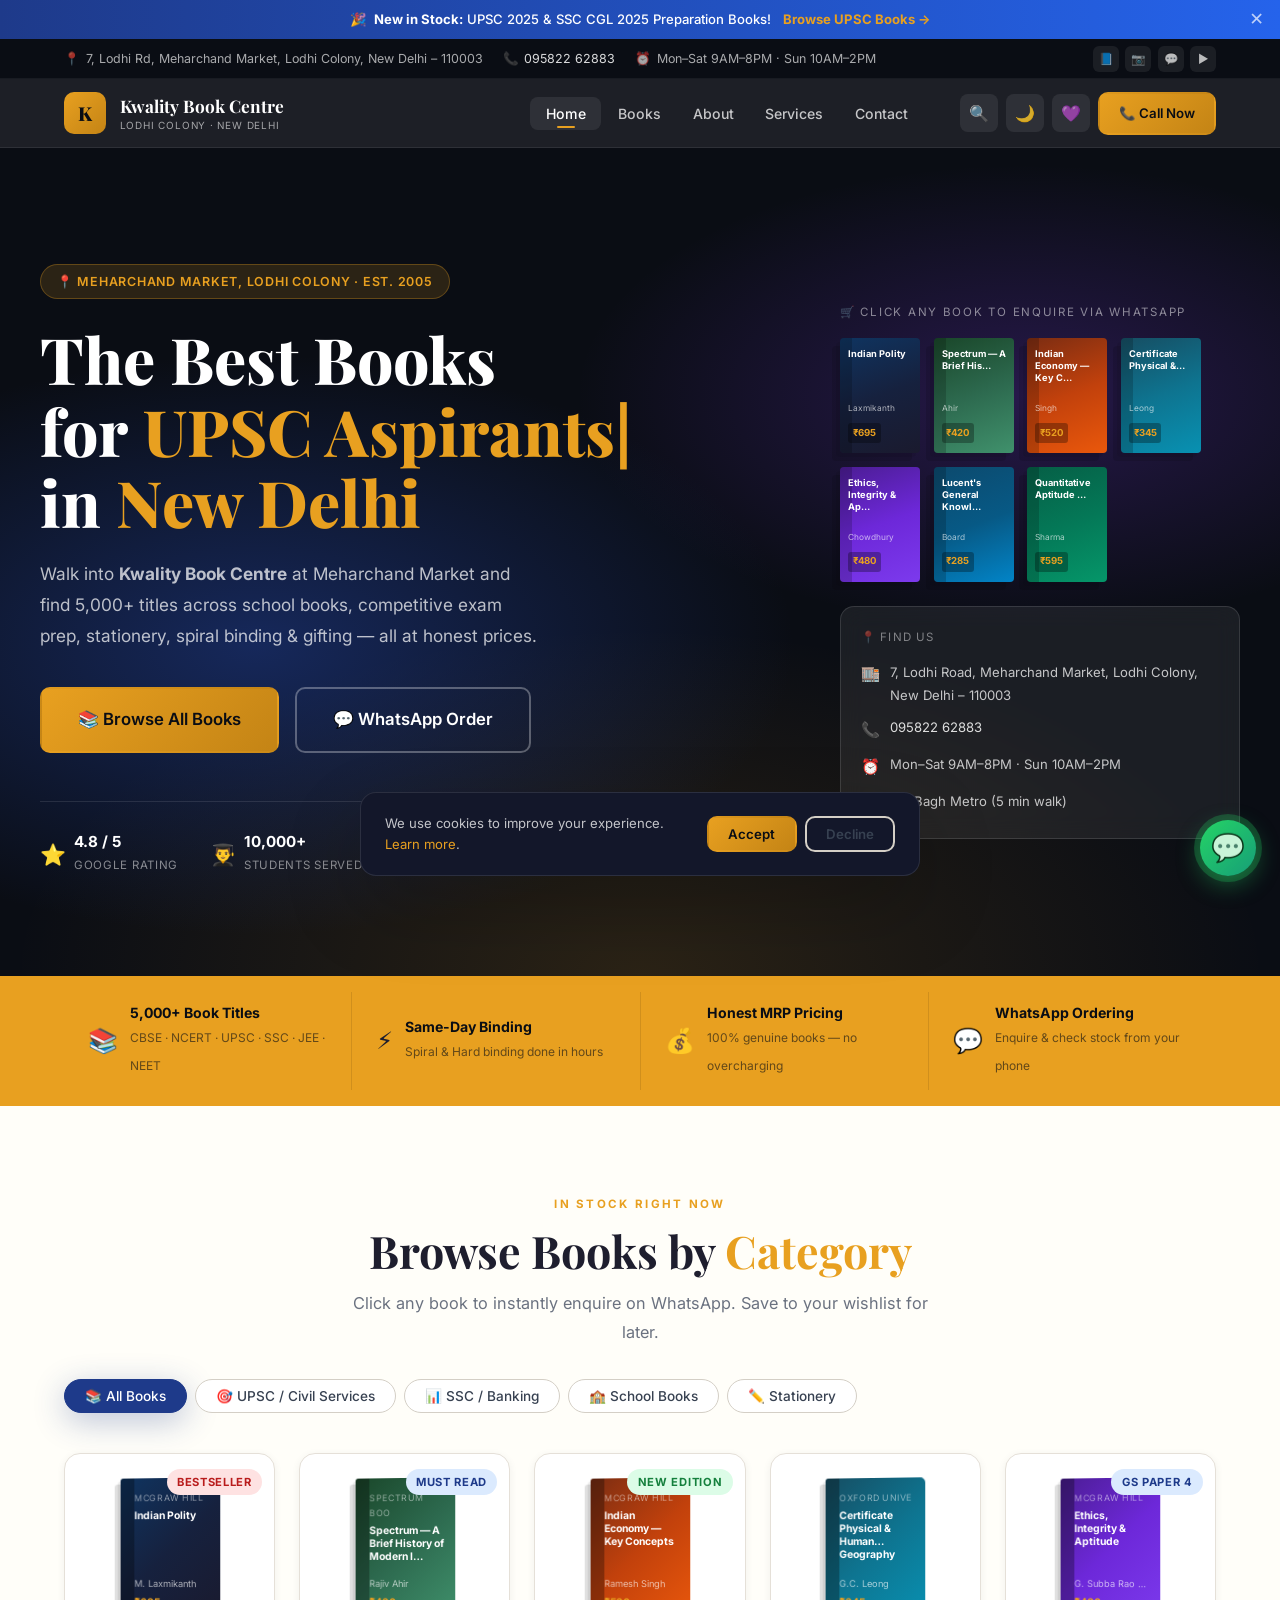
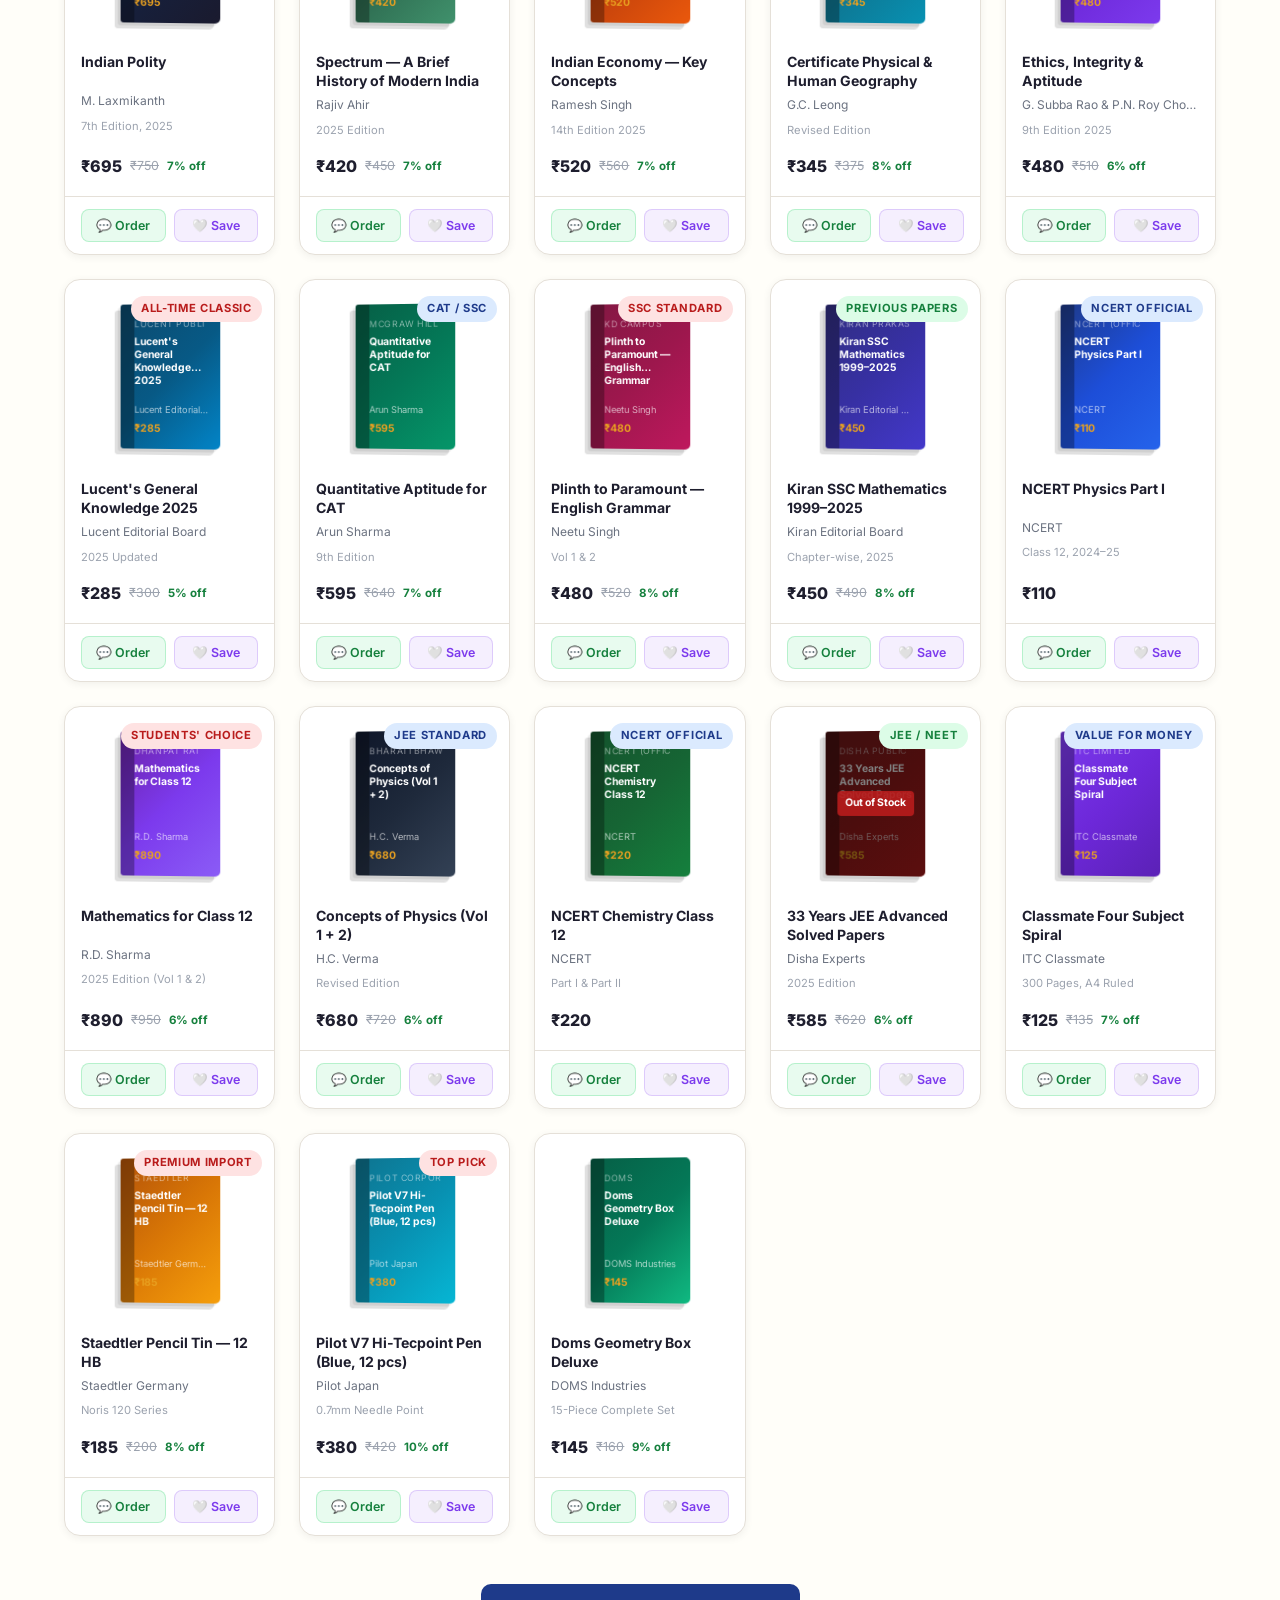
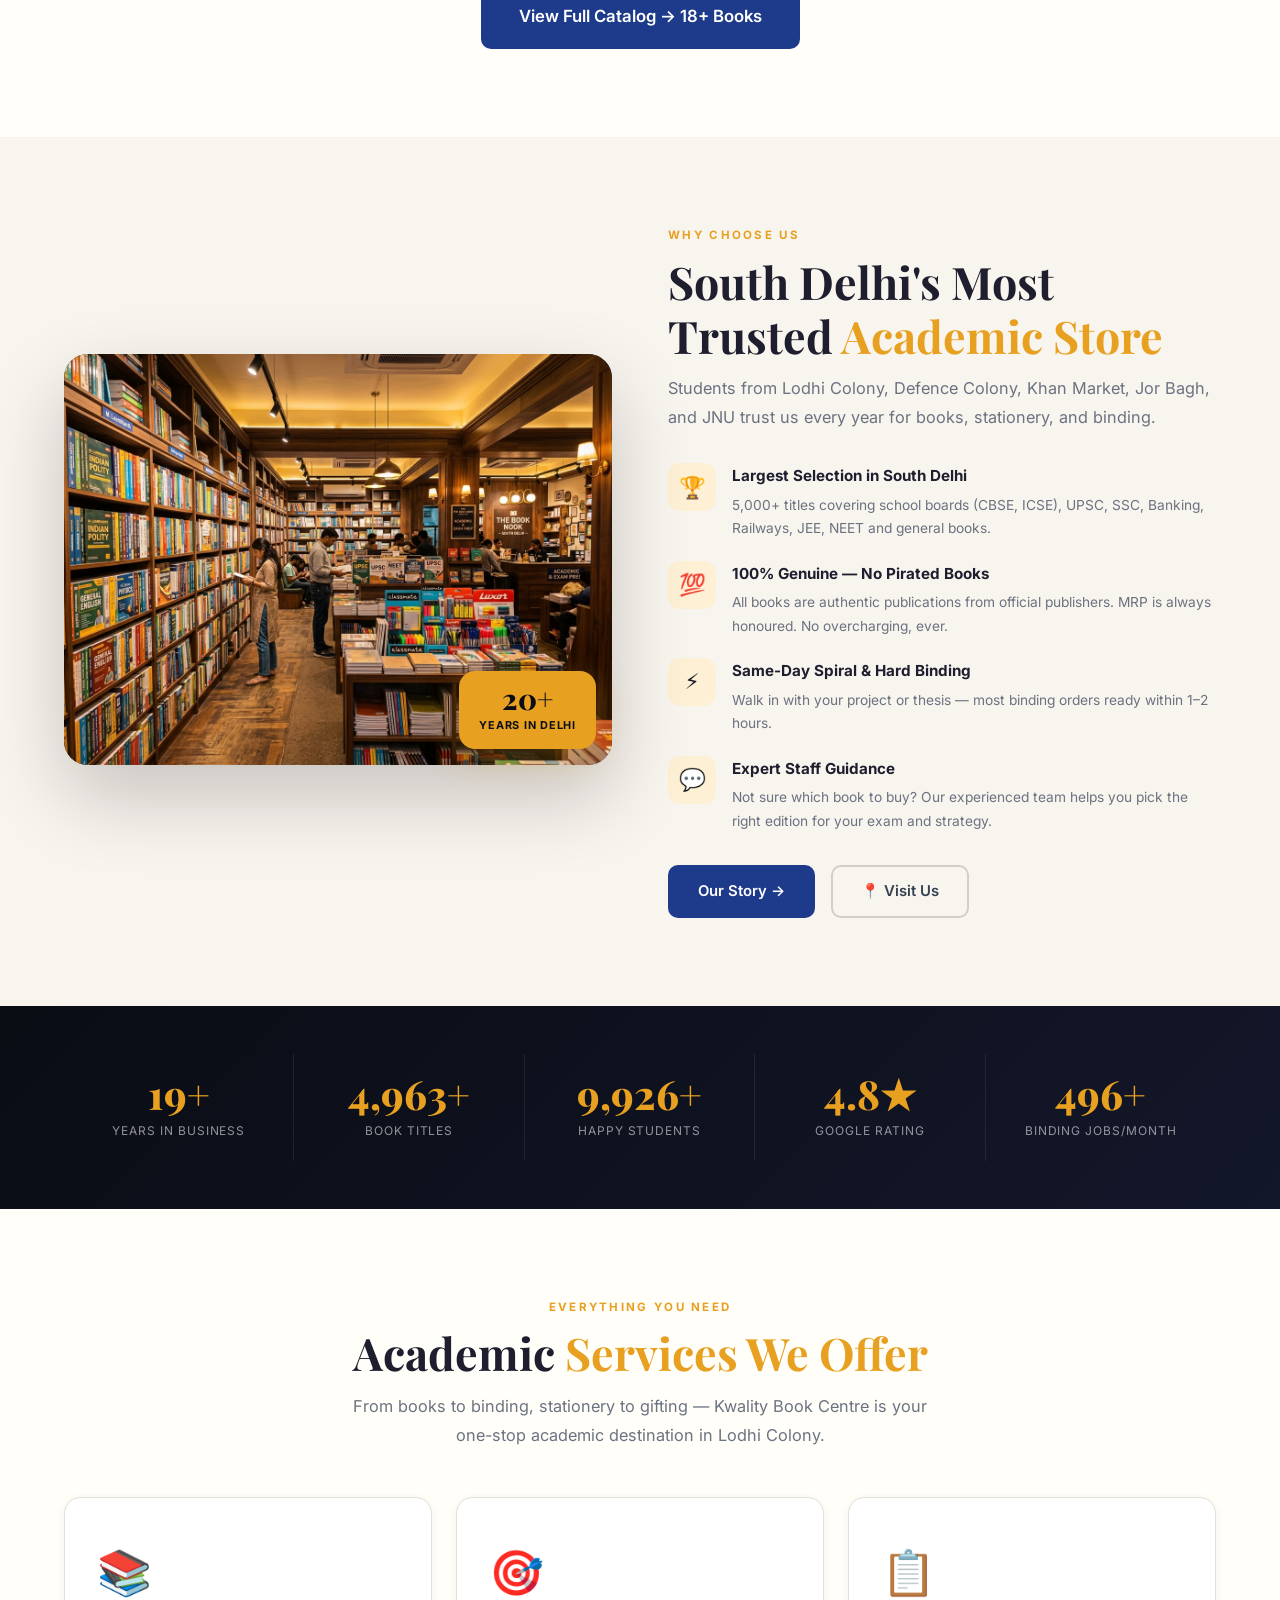
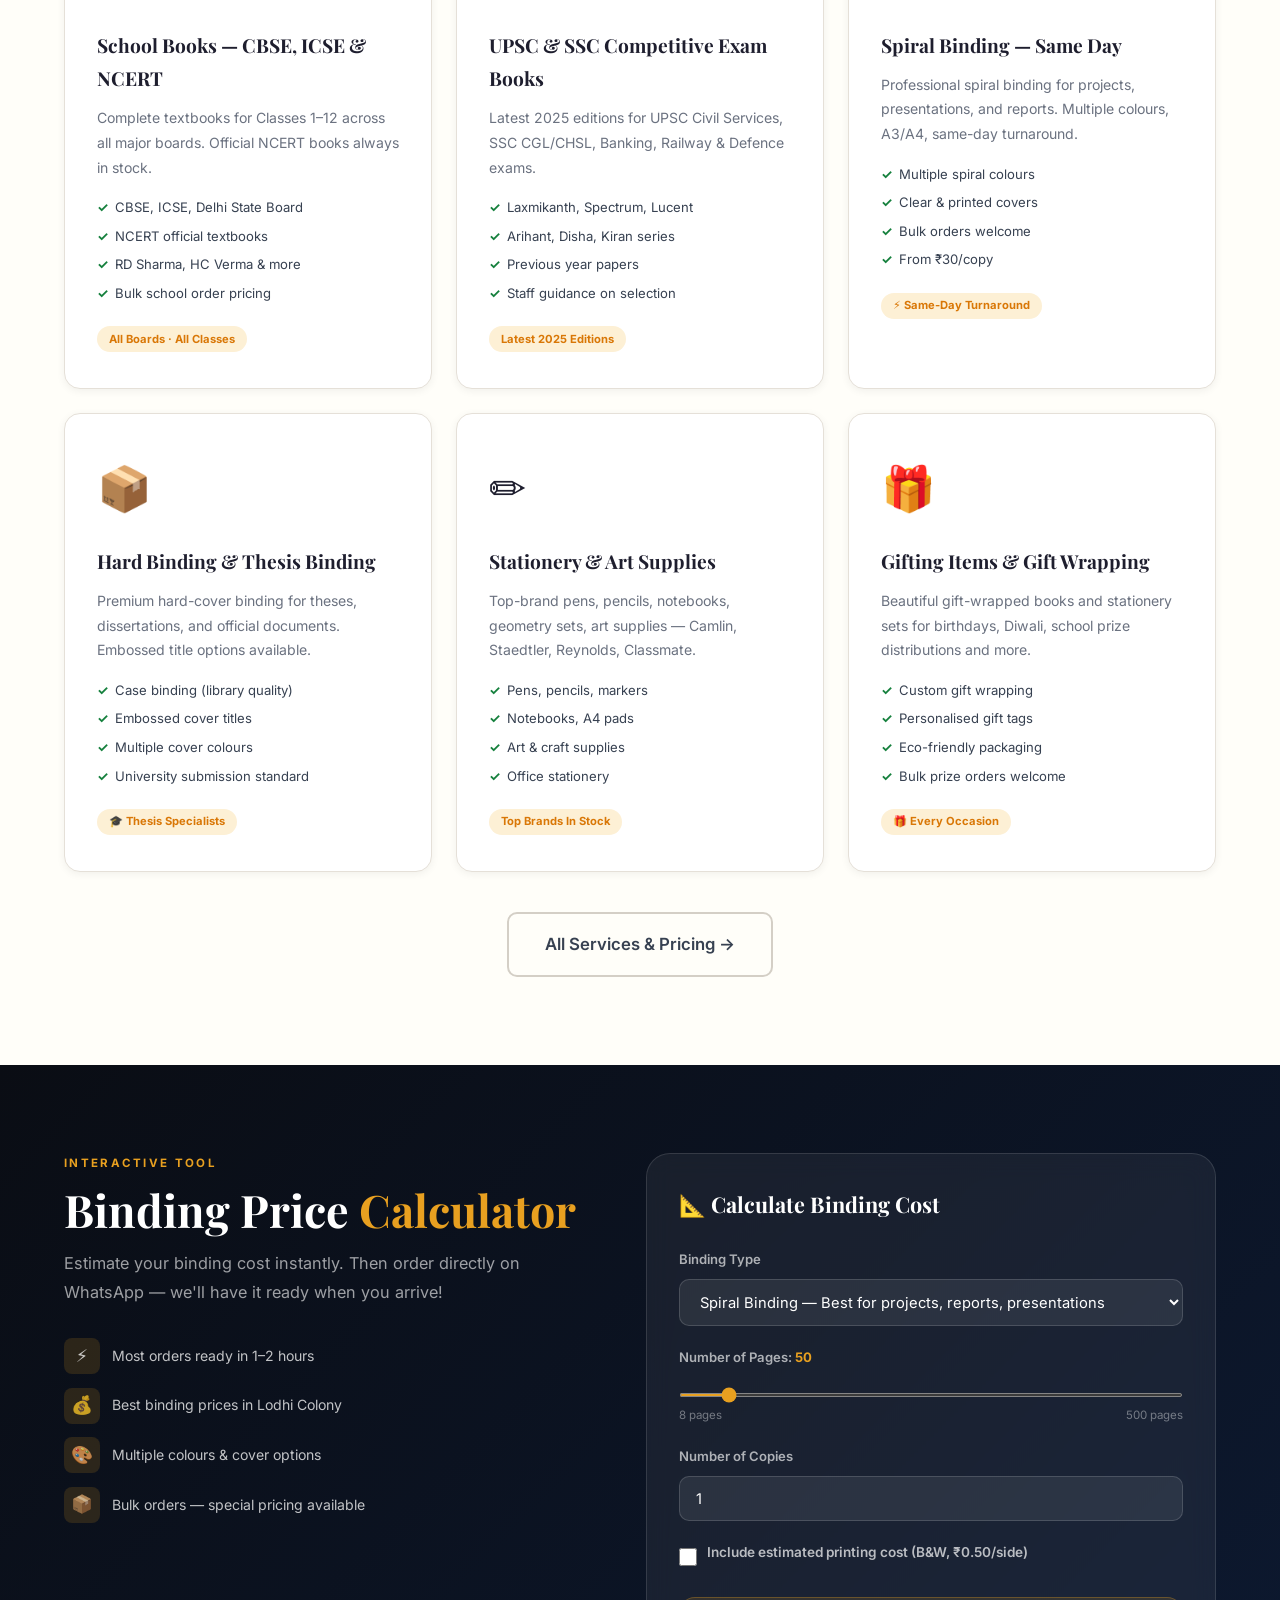
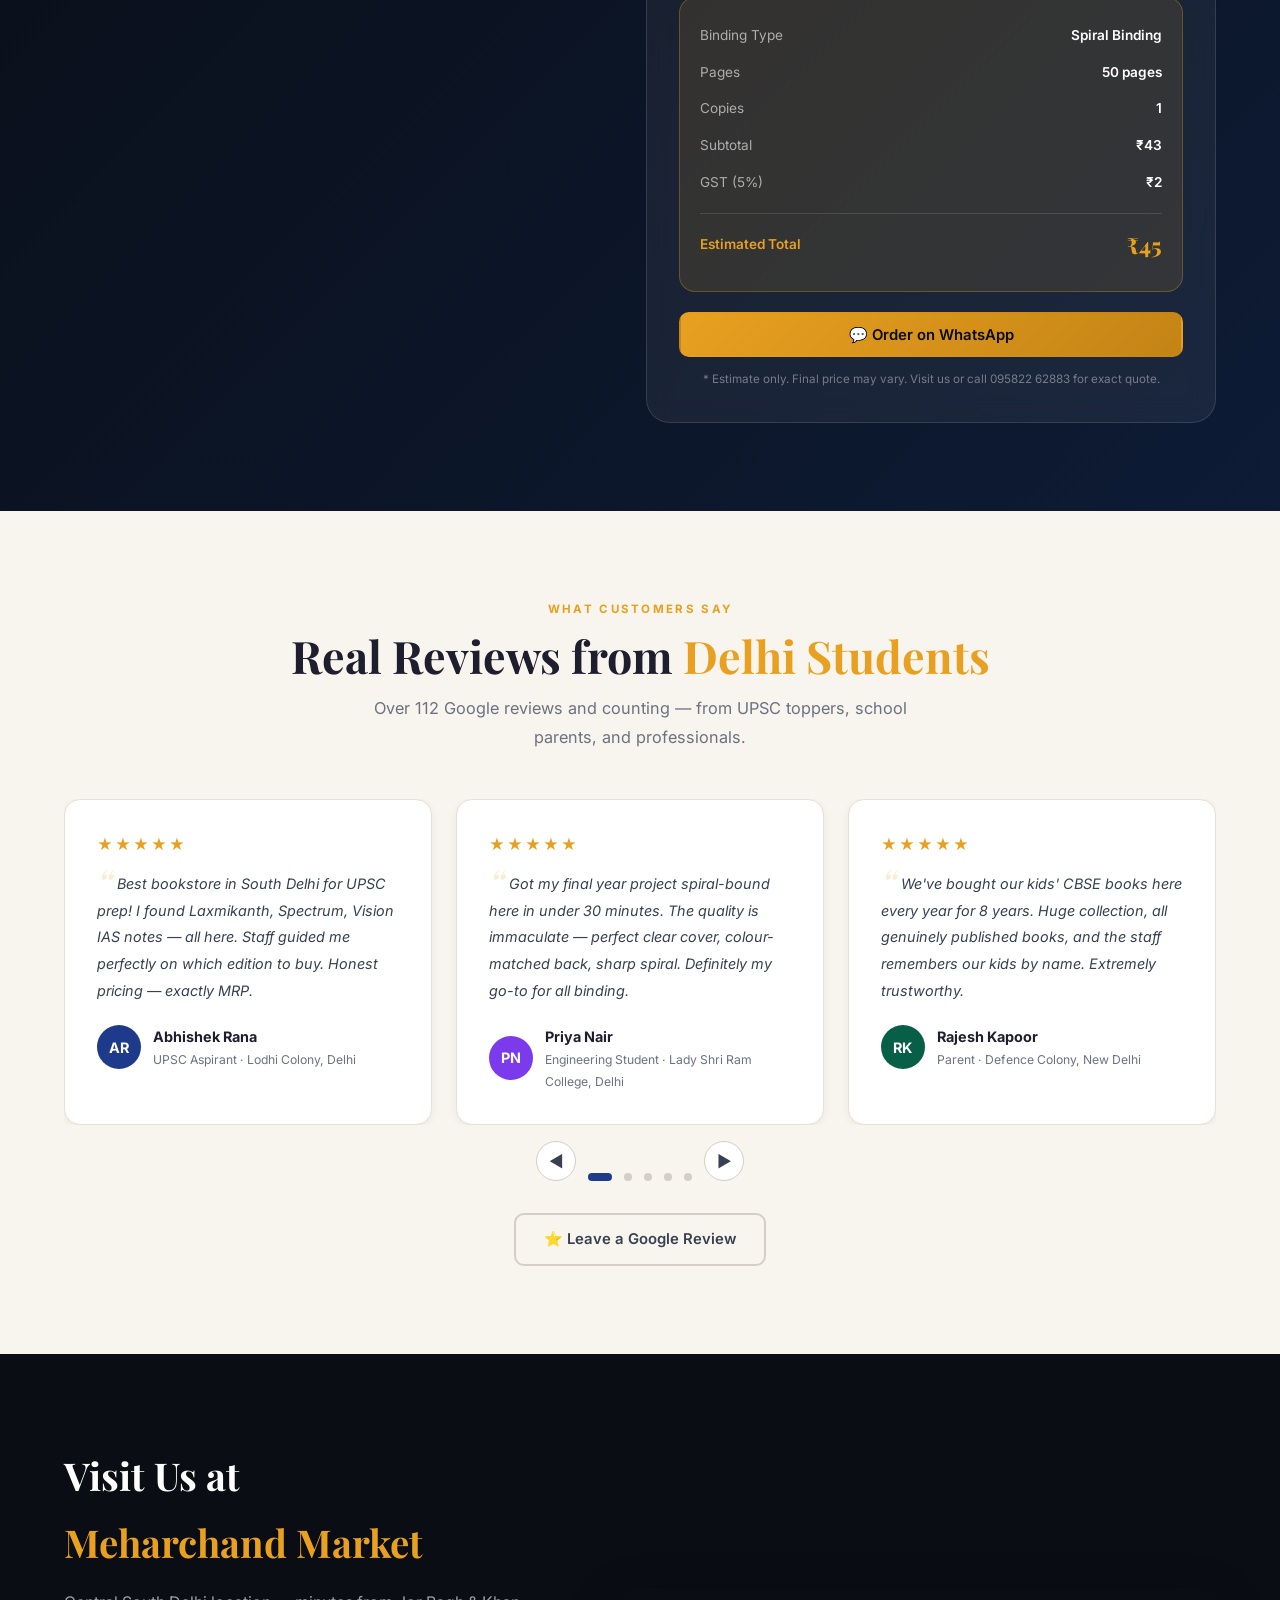
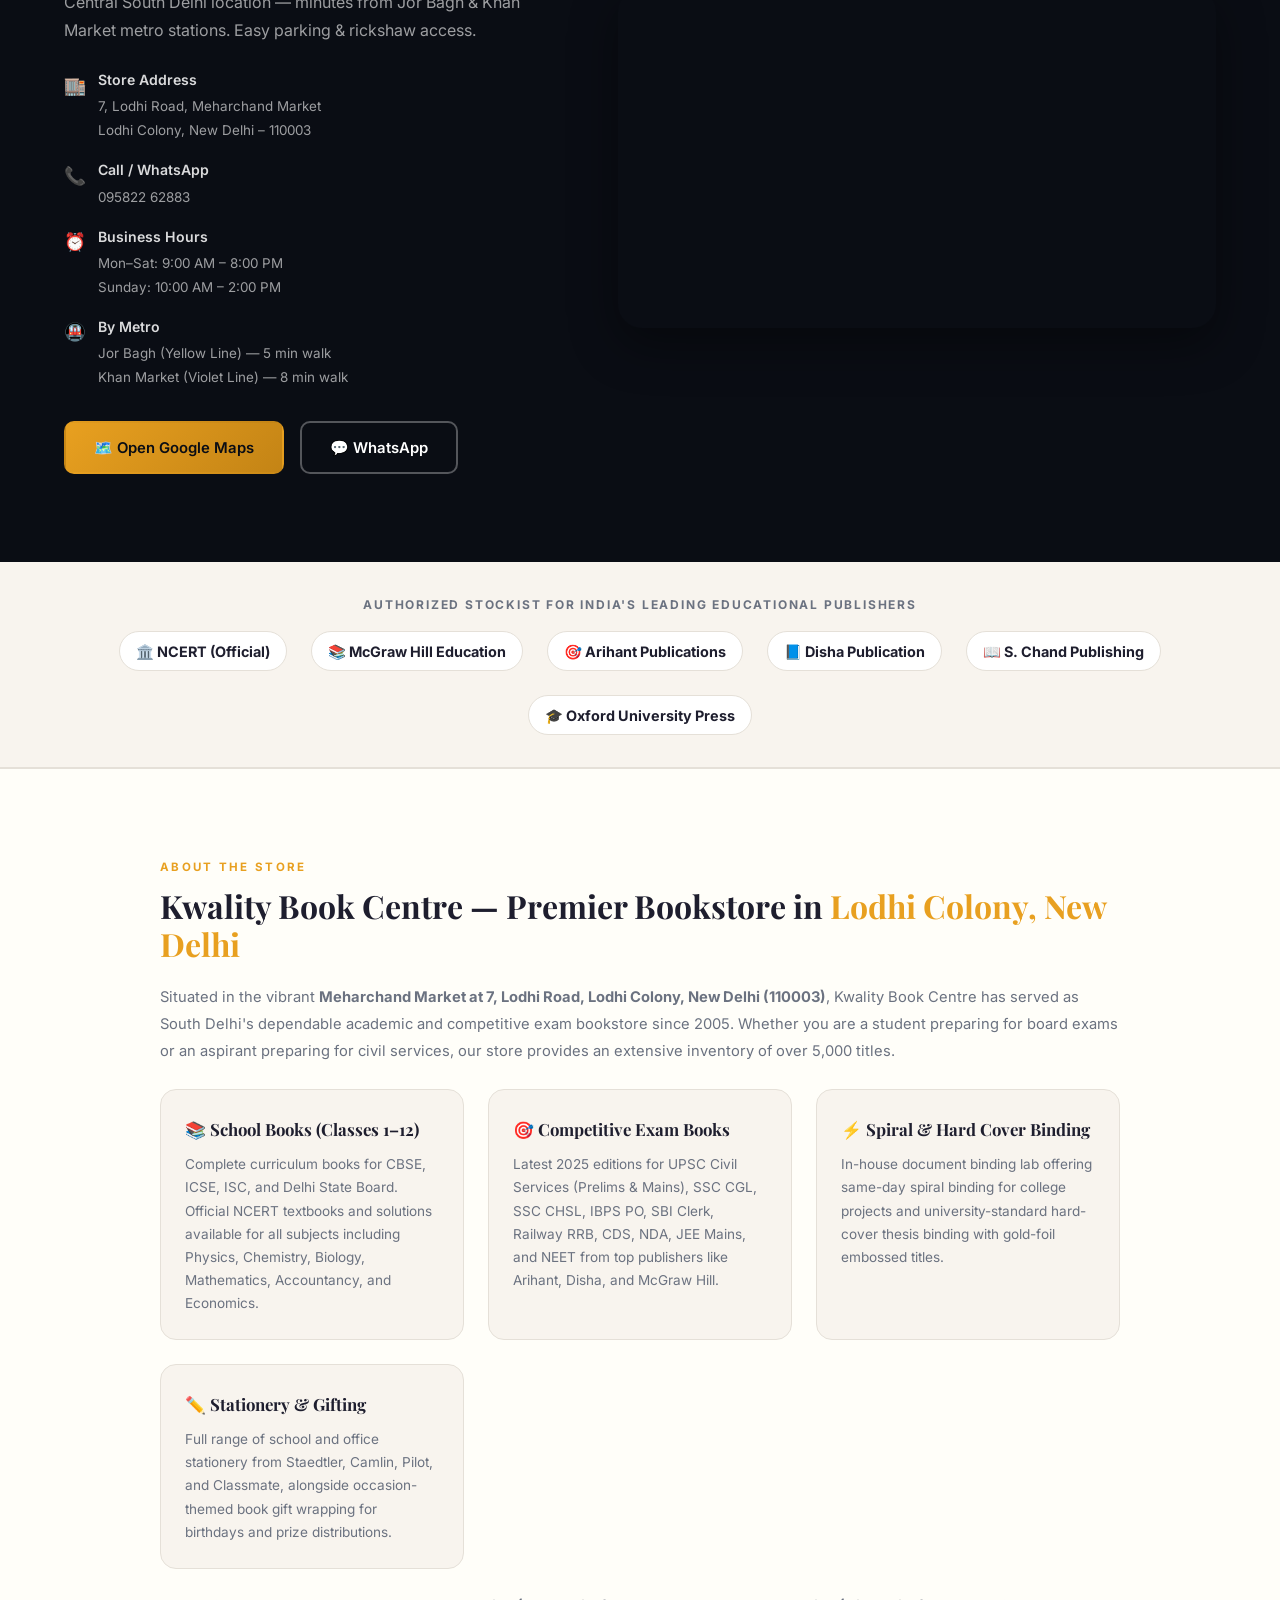
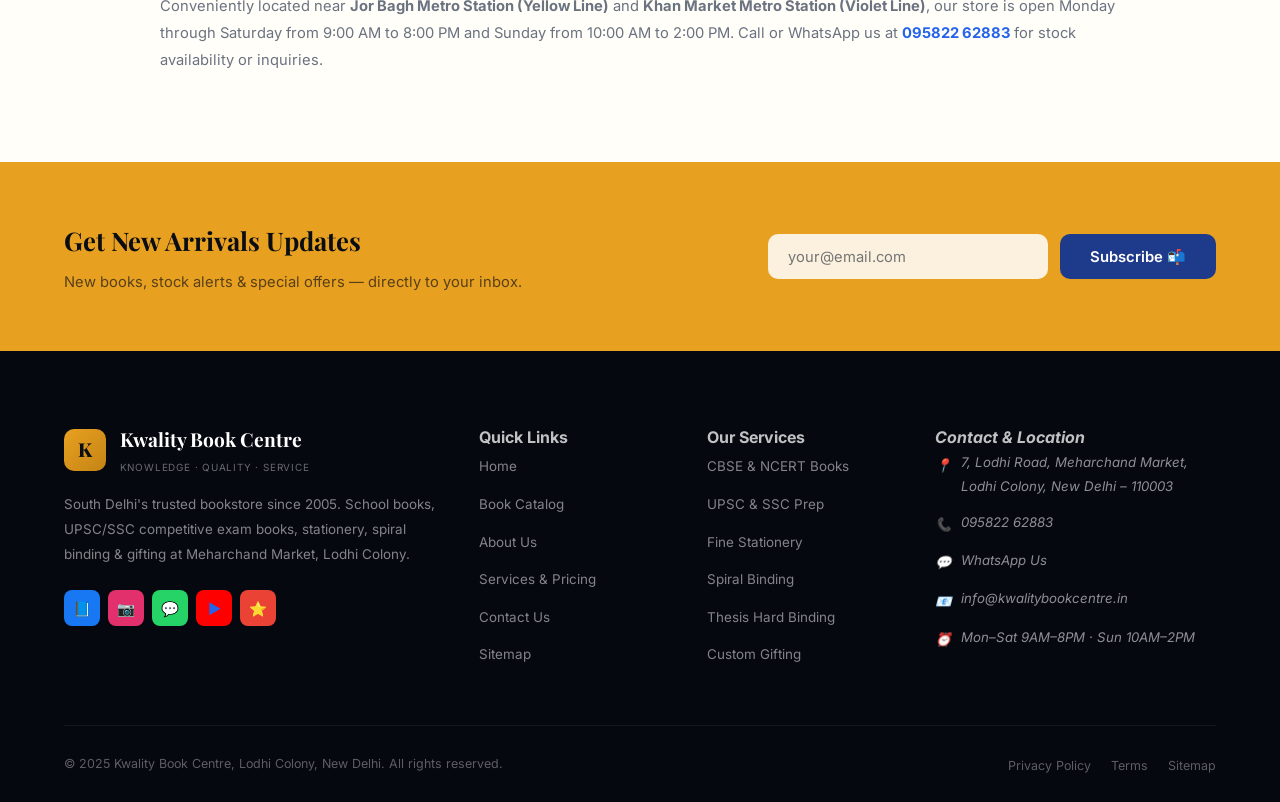
==== commit 983f3d0b: "Replace informal emojis with professional typography, sleek executive monograms, and clean navigatio" ====
--- a/index.html
+++ b/index.html
@@ -576,23 +576,23 @@
       <nav aria-label="Quick links">
         <h4>Quick Links</h4>
         <ul class="footer-links">
-          <li><a href="index.html">🏠 Home</a></li>
-          <li><a href="books.html">📚 Book Catalog</a></li>
-          <li><a href="about.html">ℹ️ About Us</a></li>
-          <li><a href="services.html">🛠️ Services</a></li>
-          <li><a href="contact.html">📞 Contact</a></li>
-          <li><a href="sitemap.xml">🗺️ Sitemap</a></li>
+          <li><a href="index.html">Home</a></li>
+          <li><a href="books.html">Book Catalog</a></li>
+          <li><a href="about.html">About Us</a></li>
+          <li><a href="services.html">Services &amp; Pricing</a></li>
+          <li><a href="contact.html">Contact Us</a></li>
+          <li><a href="sitemap.xml">Sitemap</a></li>
         </ul>
       </nav>
       <nav aria-label="Our services">
         <h4>Our Services</h4>
         <ul class="footer-links">
-          <li><a href="services.html">📚 School Books</a></li>
-          <li><a href="services.html">🎯 UPSC/SSC Books</a></li>
-          <li><a href="services.html">✏️ Stationery</a></li>
-          <li><a href="services.html">📋 Spiral Binding</a></li>
-          <li><a href="services.html">📦 Hard Binding</a></li>
-          <li><a href="services.html">🎁 Gifting Items</a></li>
+          <li><a href="books.html?cat=school">CBSE &amp; NCERT Books</a></li>
+          <li><a href="books.html?cat=upsc">UPSC &amp; SSC Prep</a></li>
+          <li><a href="books.html?cat=stationery">Fine Stationery</a></li>
+          <li><a href="services.html">Spiral Binding</a></li>
+          <li><a href="services.html">Thesis Hard Binding</a></li>
+          <li><a href="services.html">Custom Gifting</a></li>
         </ul>
       </nav>
       <address>
--- a/css/style.css
+++ b/css/style.css
@@ -209,11 +209,11 @@
 }
 [data-theme="dark"] .navbar { background:rgba(13,17,23,.95); border-color:rgba(255,255,255,.06); }
 .navbar .container { display:flex; align-items:center; height:68px; gap:1.5rem; }
-.nav-brand { display:flex; align-items:center; gap:.8rem; text-decoration:none; flex-shrink:0; }
+.nav-brand { display:flex; align-items:center; gap:.85rem; text-decoration:none; flex-shrink:0; }
 .nav-logo { width:42px; height:42px; border-radius:10px; background:linear-gradient(135deg,var(--gold),var(--gold-dark)); display:flex; align-items:center; justify-content:center; font-family:'Playfair Display',serif; font-weight:800; font-size:1.2rem; color:var(--ink); letter-spacing:-.02em; flex-shrink:0; }
-.nav-title { line-height:1; }
-.nav-title .name { font-family:'Playfair Display',serif; font-size:1.05rem; font-weight:700; color:#fff; }
-.nav-title .tag  { font-size:.62rem; color:rgba(255,255,255,.5); text-transform:uppercase; letter-spacing:.08em; }
+.nav-title { display:flex; flex-direction:column; justify-content:center; }
+.nav-title .name { font-family:'Playfair Display',serif; font-size:1.08rem; font-weight:700; color:#fff; line-height:1.2; white-space:nowrap; }
+.nav-title .tag  { font-size:.62rem; color:rgba(255,255,255,.6); text-transform:uppercase; letter-spacing:.08em; line-height:1.1; margin-top:3px; white-space:nowrap; }
 
 .nav-links { display:flex; align-items:center; gap:.1rem; margin-left:auto; }
 .nav-link { padding:.5rem .95rem; color:rgba(255,255,255,.75); font-size:.88rem; font-weight:500; border-radius:8px; transition:all .2s; white-space:nowrap; position:relative; text-decoration:none; }
@@ -377,16 +377,26 @@
 .book-face { position:absolute; inset:0; border-radius:3px 5px 5px 3px; padding:.75rem .65rem .65rem .9rem; display:flex; flex-direction:column; justify-content:space-between; }
 .book-face .bf-pub { font-size:.55rem; color:rgba(255,255,255,.5); text-transform:uppercase; letter-spacing:.06em; }
 .book-face .bf-title { font-size:.65rem; font-weight:700; color:#fff; line-height:1.3; flex:1; display:flex; align-items:center; }
-.book-face .bf-author { font-size:.58rem; color:rgba(255,255,255,.65); }
+.book-face .bf-pub { font-size:.55rem; color:rgba(255,255,255,.5); text-transform:uppercase; letter-spacing:.06em; margin-bottom:.2rem; }
+.book-face .bf-title {
+  font-size:.65rem; font-weight:700; color:#fff; line-height:1.25;
+  display: -webkit-box; -webkit-line-clamp: 3; -webkit-box-orient: vertical;
+  overflow: hidden; margin-bottom: auto;
+}
+.book-face .bf-author { font-size:.58rem; color:rgba(255,255,255,.65); margin-bottom:.15rem; white-space:nowrap; overflow:hidden; text-overflow:ellipsis; }
 .book-face .bf-price { font-size:.65rem; font-weight:700; color:var(--gold); }
 
-.book-badge { position:absolute; top:.75rem; right:.75rem; }
-.book-out-overlay { position:absolute; inset:0; background:rgba(0,0,0,.5); display:flex; align-items:center; justify-content:center; border-radius:3px 5px 5px 3px; }
+.book-badge { position:absolute; top:.75rem; right:.75rem; z-index:4; }
+.book-out-overlay { position:absolute; inset:0; background:rgba(0,0,0,.5); display:flex; align-items:center; justify-content:center; border-radius:3px 5px 5px 3px; z-index:3; }
 .book-out-text { background:rgba(185,28,28,.9); color:#fff; font-size:.65rem; font-weight:700; padding:.2rem .5rem; border-radius:4px; }
 
 .book-info { padding:.85rem 1rem 1rem; flex:1; display:flex; flex-direction:column; }
-.book-title { font-weight:700; color:var(--text); font-size:.88rem; line-height:1.4; margin-bottom:.2rem; }
-.book-author { color:var(--muted); font-size:.75rem; margin-bottom:.35rem; }
+.book-title {
+  font-weight:700; color:var(--text); font-size:.88rem; line-height:1.35; margin-bottom:.25rem;
+  display: -webkit-box; -webkit-line-clamp: 2; -webkit-box-orient: vertical; overflow: hidden;
+  min-height: 2.4em;
+}
+.book-author { color:var(--muted); font-size:.75rem; margin-bottom:.35rem; white-space:nowrap; overflow:hidden; text-overflow:ellipsis; }
 .book-edition { color:var(--muted-2); font-size:.7rem; }
 .book-price-row { display:flex; align-items:center; gap:.5rem; margin-top:auto; padding-top:.75rem; }
 .book-price { font-weight:800; font-size:1rem; color:var(--text); }
@@ -401,8 +411,8 @@
 .btn-wish.wishlisted { background:var(--purple); color:#fff; }
 
 /* ─── Why Us / Image Section ─── */
-.why-grid { display:grid; grid-template-columns:1fr 1fr; gap:4.5rem; align-items:center; }
-.store-photo-wrap { position:relative; }
+.why-grid { display:grid; grid-template-columns:1fr 1fr; gap:3.5rem; align-items:center; }
+.store-photo-wrap { position:relative; margin-bottom:1.5rem; }
 .store-photo-img {
   width:100%; aspect-ratio:4/3;
   border-radius:var(--radius-xl); overflow:hidden;
@@ -412,13 +422,13 @@
 .store-photo-img img { width:100%; height:100%; object-fit:cover; transition:transform .5s var(--ease); }
 .store-photo-img:hover img { transform:scale(1.04); }
 .photo-card {
-  position:absolute; bottom:-1.5rem; right:-1.5rem;
+  position:absolute; bottom:1rem; right:1rem; z-index:10;
   background:var(--gold); color:var(--ink);
-  padding:1.1rem 1.5rem; border-radius:var(--radius-lg);
+  padding:.85rem 1.25rem; border-radius:var(--radius-lg);
   box-shadow:var(--shadow-gold); text-align:center;
 }
-.photo-card-num { font-family:'Playfair Display',serif; font-size:2.2rem; font-weight:800; line-height:1; }
-.photo-card-lbl { font-size:.72rem; font-weight:700; text-transform:uppercase; letter-spacing:.07em; margin-top:.2rem; }
+.photo-card-num { font-family:'Playfair Display',serif; font-size:1.8rem; font-weight:800; line-height:1; }
+.photo-card-lbl { font-size:.68rem; font-weight:700; text-transform:uppercase; letter-spacing:.07em; margin-top:.2rem; }
 
 .why-list { display:flex; flex-direction:column; gap:1.25rem; margin-top:2rem; }
 .why-item { display:flex; gap:1rem; align-items:flex-start; }
@@ -671,7 +681,7 @@
   .calc-grid   { grid-template-columns:1fr; }
   .location-grid { grid-template-columns:1fr; }
 }
-@media(max-width:768px) {
+@media(max-width:960px) {
   .hamburger { display:flex; }
   .nav-links { position:fixed; top:68px; left:0; right:0; background:var(--ink-soft); flex-direction:column; gap:0; padding:.75rem; box-shadow:var(--shadow-lg); transform:translateY(-110%); transition:transform .3s var(--ease); z-index:999; }
   .nav-links.open { transform:translateY(0); }
